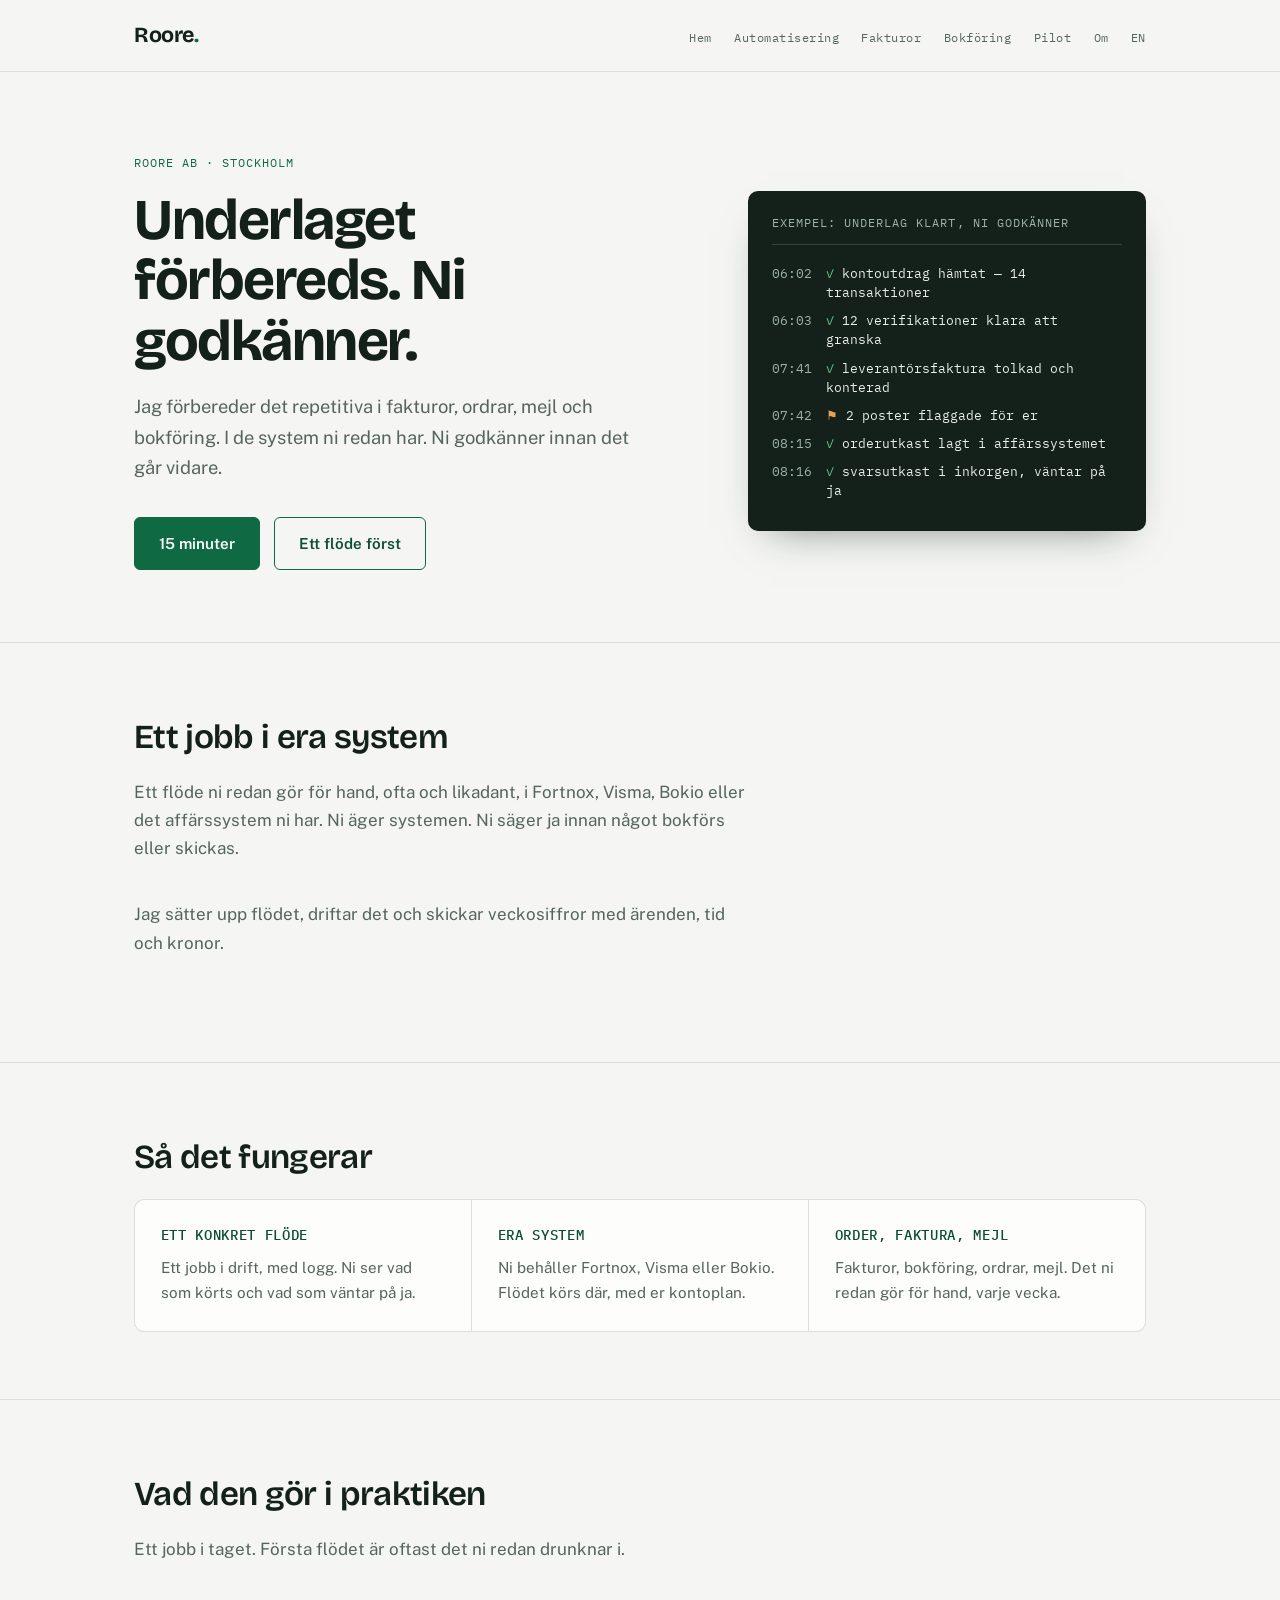
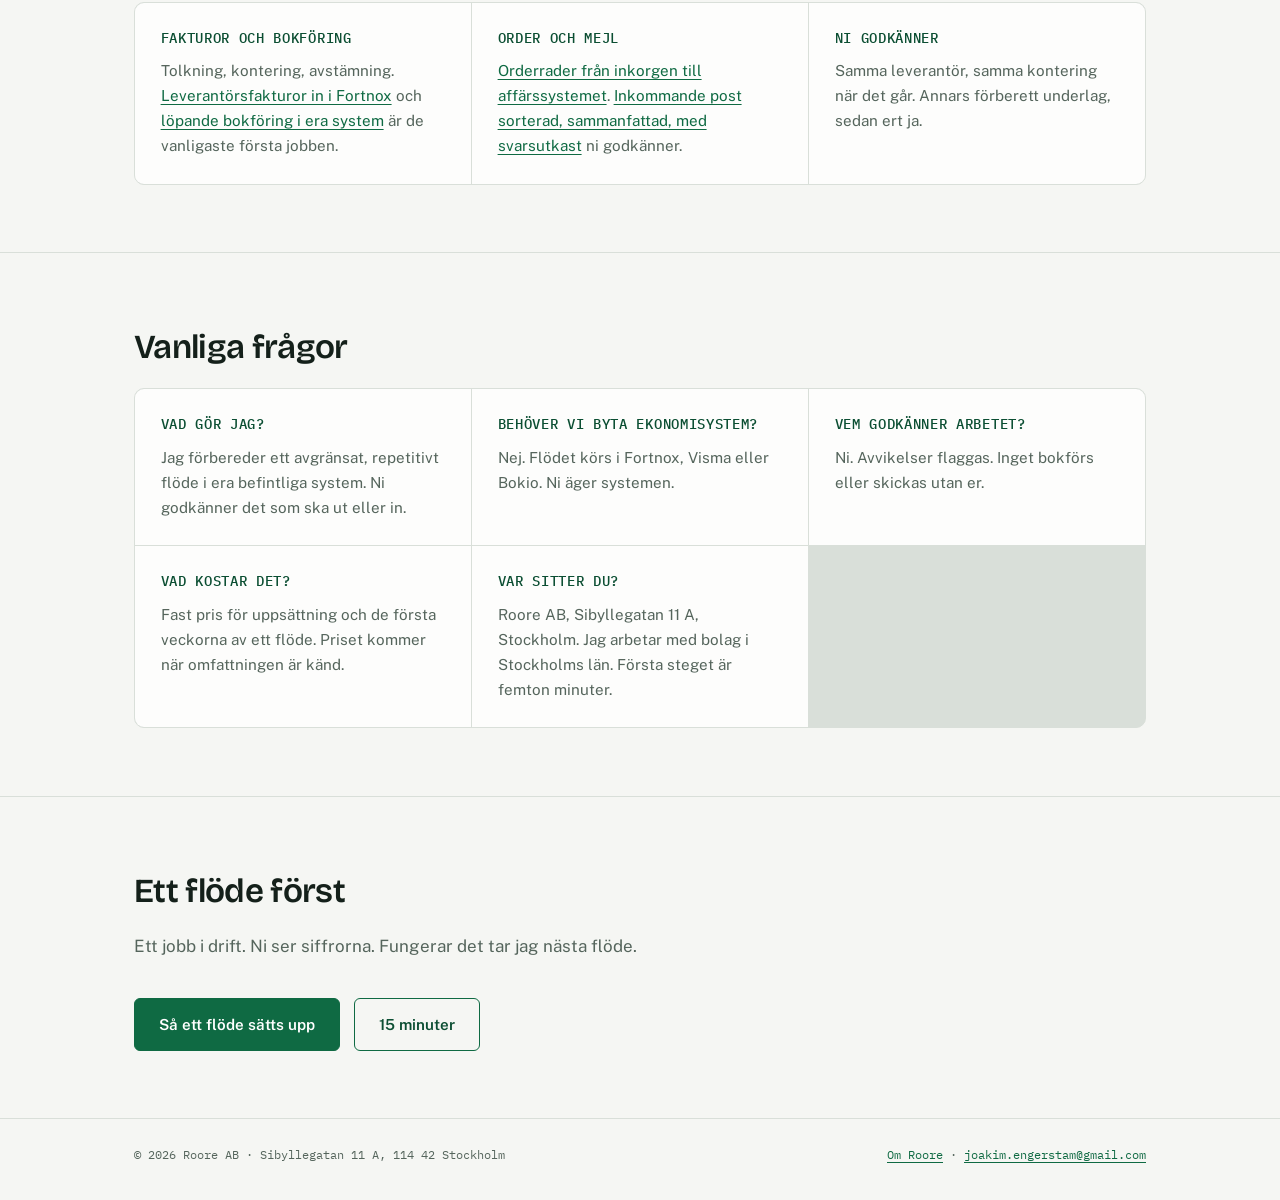
==== ai-medarbetare/index.html @ 431f496d "SEO" ====
<!DOCTYPE html>
<html lang="sv">
<head>
    <meta charset="UTF-8">
    <meta name="viewport" content="width=device-width, initial-scale=1.0">
    <title>Underlaget förbereds. Ni godkänner. | Roore</title>
    <meta name="description" content="Jag förbereder order, fakturor, mejl och bokföring i de system ni redan har. Ni godkänner innan det går vidare.">
    <link rel="canonical" href="https://roore.se/ai-medarbetare/">
    <meta name="theme-color" content="#0F6A43">
    <meta property="og:type" content="website">
    <meta property="og:locale" content="sv_SE">
    <meta property="og:site_name" content="Roore AB">
    <meta property="og:title" content="Underlaget förbereds. Ni godkänner. | Roore">
    <meta property="og:description" content="Jag förbereder order, fakturor, mejl och bokföring i de system ni redan har. Ni godkänner innan det går vidare.">
    <meta property="og:url" content="https://roore.se/ai-medarbetare/">
    <meta property="og:image" content="https://roore.se/images/og.png">
    <meta property="og:image:width" content="1200">
    <meta property="og:image:height" content="630">
    <meta name="twitter:card" content="summary_large_image">
    <meta name="twitter:title" content="Underlaget förbereds. Ni godkänner. | Roore">
    <meta name="twitter:description" content="Jag förbereder order, fakturor, mejl och bokföring. Ni godkänner innan det går vidare.">
    <meta name="twitter:image" content="https://roore.se/images/og.png">
    <link rel="icon" href="/favicon.svg" type="image/svg+xml">
    <link rel="icon" href="/favicon.ico" sizes="any">
    <link rel="apple-touch-icon" href="/apple-touch-icon.png">
    <script type="application/ld+json">
{
  "@context": "https://schema.org",
  "@graph": [
    {
      "@type": "BreadcrumbList",
      "itemListElement": [
        {"@type": "ListItem", "position": 1, "name": "Roore", "item": "https://roore.se/"},
        {"@type": "ListItem", "position": 2, "name": "Automatisering", "item": "https://roore.se/ai-medarbetare/"}
      ]
    },
    {
      "@type": "Service",
      "name": "Order, faktura, mejl och bokföring i era system",
      "url": "https://roore.se/ai-medarbetare/",
      "provider": {"@id": "https://roore.se/#organization"},
      "areaServed": {"@type": "AdministrativeArea", "name": "Stockholms län"},
      "description": "Joakim Engerstam på Roore AB förbereder order, fakturor, mejl och bokföring i era system. Ni godkänner innan det går vidare."
    },
    {
      "@type": "FAQPage",
      "mainEntity": [
        {
          "@type": "Question",
          "name": "Vad gör jag?",
          "acceptedAnswer": {
            "@type": "Answer",
            "text": "Jag förbereder ett avgränsat, repetitivt flöde i era befintliga system. Ni godkänner det som ska ut eller in."
          }
        },
        {
          "@type": "Question",
          "name": "Behöver vi byta ekonomisystem?",
          "acceptedAnswer": {
            "@type": "Answer",
            "text": "Nej. Flödet körs i Fortnox, Visma eller Bokio, med er kontoplan och era regler. Ni äger systemen."
          }
        },
        {
          "@type": "Question",
          "name": "Vem godkänner arbetet?",
          "acceptedAnswer": {
            "@type": "Answer",
            "text": "Ni. Avvikelser flaggas. Inget bokförs eller skickas utan er."
          }
        },
        {
          "@type": "Question",
          "name": "Vad kostar det?",
          "acceptedAnswer": {
            "@type": "Answer",
            "text": "Fast pris för uppsättning och de första veckorna av ett flöde. Priset kommer när omfattningen är känd. Fungerar det tar jag nästa flöde."
          }
        },
        {
          "@type": "Question",
          "name": "Var sitter du?",
          "acceptedAnswer": {
            "@type": "Answer",
            "text": "Roore AB, Sibyllegatan 11 A, Stockholm. Jag arbetar med bolag i Stockholms län. Första steget är femton minuter."
          }
        }
      ]
    }
  ]
}
    </script>
    <link rel="preconnect" href="https://fonts.googleapis.com">
    <link rel="preconnect" href="https://fonts.gstatic.com" crossorigin>
    <link href="https://fonts.googleapis.com/css2?family=Bricolage+Grotesque:opsz,wght@12..96,400;12..96,600;12..96,700&family=Public+Sans:wght@400;500;600&family=IBM+Plex+Mono:wght@400;500&display=swap" rel="stylesheet">
    <link rel="stylesheet" href="/styles.css">
</head>

<body>
    <header class="site">
        <div class="site-bar">
            <a href="/" class="logo">Roore<em>.</em></a>
            <nav class="site-nav" aria-label="Sidnavigation">
                <a href="/">Hem</a>
                <a href="/ai-medarbetare/">Automatisering</a>
                <a href="/leverantorsfakturor-fortnox/">Fakturor</a>
                <a href="/bokforing/">Bokföring</a>
                <a href="/pilot/">Pilot</a>
                <a href="/om/">Om</a>
                <a href="/en/" hreflang="en">EN</a>
            </nav>
        </div>
    </header>

    <main id="top">
        <section class="hero">
            <div class="wrap hero-grid">
                <div>
                    <p class="eyebrow">Roore AB · Stockholm</p>
                    <h1>Underlaget förbereds. Ni godkänner.</h1>
                    <p class="lede">
                        Jag förbereder det repetitiva i fakturor, ordrar, mejl och bokföring.
                        I de system ni redan har. Ni godkänner innan det går vidare.
                    </p>
                    <div class="cta-row">
                        <a href="mailto:joakim.engerstam@gmail.com?subject=15%20minuter" class="btn btn-primary">15 minuter</a>
                        <a href="/pilot/" class="btn btn-ghost">Ett flöde först</a>
                    </div>
                </div>

                <div class="log-card" aria-label="Exempel: underlag klart, ni godkänner">
                    <p class="log-title">Exempel: underlag klart, ni godkänner</p>
                    <ol>
                        <li><span class="log-time">06:02</span><span><span class="log-ok">✓</span> kontoutdrag hämtat — 14 transaktioner</span></li>
                        <li><span class="log-time">06:03</span><span><span class="log-ok">✓</span> 12 verifikationer klara att granska</span></li>
                        <li><span class="log-time">07:41</span><span><span class="log-ok">✓</span> leverantörsfaktura tolkad och konterad</span></li>
                        <li><span class="log-time">07:42</span><span><span class="log-flag">⚑</span> 2 poster flaggade för er</span></li>
                        <li><span class="log-time">08:15</span><span><span class="log-ok">✓</span> orderutkast lagt i affärssystemet</span></li>
                        <li><span class="log-time">08:16</span><span><span class="log-ok">✓</span> svarsutkast i inkorgen, väntar på ja</span></li>
                    </ol>
                </div>
            </div>
        </section>

        <section class="block">
            <div class="wrap">
                <h2>Ett jobb i era system</h2>
                <p class="intro">
                    Ett flöde ni redan gör för hand, ofta och likadant, i Fortnox, Visma, Bokio
                    eller det affärssystem ni har. Ni äger systemen. Ni säger ja innan något bokförs eller skickas.
                </p>
                <p class="intro">
                    Jag sätter upp flödet, driftar det och skickar veckosiffror med ärenden, tid och kronor.
                </p>
            </div>
        </section>

        <section class="block">
            <div class="wrap">
                <h2>Så det fungerar</h2>
                <div class="flows">
                    <div class="flow">
                        <h3>Ett konkret flöde</h3>
                        <p>Ett jobb i drift, med logg. Ni ser vad som körts och vad som väntar på ja.</p>
                    </div>
                    <div class="flow">
                        <h3>Era system</h3>
                        <p>Ni behåller Fortnox, Visma eller Bokio. Flödet körs där, med er kontoplan.</p>
                    </div>
                    <div class="flow">
                        <h3>Order, faktura, mejl</h3>
                        <p>Fakturor, bokföring, ordrar, mejl. Det ni redan gör för hand, varje vecka.</p>
                    </div>
                </div>
            </div>
        </section>

        <section class="block">
            <div class="wrap">
                <h2>Vad den gör i praktiken</h2>
                <p class="intro">Ett jobb i taget. Första flödet är oftast det ni redan drunknar i.</p>
                <div class="flows">
                    <div class="flow">
                        <h3>Fakturor och bokföring</h3>
                        <p>Tolkning, kontering, avstämning. <a href="/leverantorsfakturor-fortnox/">Leverantörsfakturor in i Fortnox</a> och <a href="/bokforing/">löpande bokföring i era system</a> är de vanligaste första jobben.</p>
                    </div>
                    <div class="flow">
                        <h3>Order och mejl</h3>
                        <p><a href="/order-fran-mejl/">Orderrader från inkorgen till affärssystemet</a>. <a href="/mejl-arenden/">Inkommande post sorterad, sammanfattad, med svarsutkast</a> ni godkänner.</p>
                    </div>
                    <div class="flow">
                        <h3>Ni godkänner</h3>
                        <p>Samma leverantör, samma kontering när det går. Annars förberett underlag, sedan ert ja.</p>
                    </div>
                </div>
            </div>
        </section>

        <section class="block" id="faq">
            <div class="wrap">
                <h2>Vanliga frågor</h2>
                <div class="flows">
                    <div class="flow">
                        <h3>Vad gör jag?</h3>
                        <p>Jag förbereder ett avgränsat, repetitivt flöde i era befintliga system. Ni godkänner det som ska ut eller in.</p>
                    </div>
                    <div class="flow">
                        <h3>Behöver vi byta ekonomisystem?</h3>
                        <p>Nej. Flödet körs i Fortnox, Visma eller Bokio. Ni äger systemen.</p>
                    </div>
                    <div class="flow">
                        <h3>Vem godkänner arbetet?</h3>
                        <p>Ni. Avvikelser flaggas. Inget bokförs eller skickas utan er.</p>
                    </div>
                    <div class="flow">
                        <h3>Vad kostar det?</h3>
                        <p>Fast pris för uppsättning och de första veckorna av ett flöde. Priset kommer när omfattningen är känd.</p>
                    </div>
                    <div class="flow">
                        <h3>Var sitter du?</h3>
                        <p>Roore AB, Sibyllegatan 11 A, Stockholm. Jag arbetar med bolag i Stockholms län. Första steget är femton minuter.</p>
                    </div>
                </div>
            </div>
        </section>

        <section class="block" id="pilot">
            <div class="wrap">
                <h2>Ett flöde först</h2>
                <p class="intro">
                    Ett jobb i drift. Ni ser siffrorna. Fungerar det tar jag nästa flöde.
                </p>
                <div class="cta-row">
                    <a href="/pilot/" class="btn btn-primary">Så ett flöde sätts upp</a>
                    <a href="mailto:joakim.engerstam@gmail.com?subject=15%20minuter" class="btn btn-ghost">15 minuter</a>
                </div>
            </div>
        </section>
    </main>

    <footer class="site">
        <div class="wrap">
            <span>© 2026 Roore AB · Sibyllegatan 11 A, 114 42 Stockholm</span>
            <span><a href="/om/">Om Roore</a> · <a href="mailto:joakim.engerstam@gmail.com">joakim.engerstam@gmail.com</a></span>
        </div>
    </footer>
</body>
</html>
---- styles.css ----
/* ============================================================
   Roore AB — company page
   Palette: paper #F5F6F3 · ink #14201A · green #0F6A43 · amber #B4690E
   Type: Bricolage Grotesque (display) · Public Sans (body) · IBM Plex Mono (utility)
   ============================================================ */

:root {
    --paper: #F5F6F3;
    --paper-raised: #FDFDFC;
    --ink: #14201A;
    --muted: #55655C;
    --line: #D9DFD9;
    --green: #0F6A43;
    --green-deep: #0B4E32;
    --green-soft: #E4EFE7;
    --amber: #B4690E;

    --font-display: "Bricolage Grotesque", "Public Sans", sans-serif;
    --font-body: "Public Sans", -apple-system, sans-serif;
    --font-mono: "IBM Plex Mono", ui-monospace, monospace;

    --measure: 62ch;
    --page: 1060px;
}

* { margin: 0; padding: 0; box-sizing: border-box; }

html { scroll-behavior: smooth; }

body {
    font-family: var(--font-body);
    font-size: 1.0625rem;
    line-height: 1.65;
    color: var(--ink);
    background: var(--paper);
    -webkit-font-smoothing: antialiased;
}

::selection { background: var(--green); color: #fff; }

a { color: var(--green); text-decoration-thickness: 1px; text-underline-offset: 3px; }
a:hover { color: var(--green-deep); }

:focus-visible {
    outline: 2px solid var(--green);
    outline-offset: 3px;
    border-radius: 2px;
}

.wrap {
    max-width: var(--page);
    margin: 0 auto;
    padding: 0 1.5rem;
}

/* ---------- header ---------- */

header.site {
    border-bottom: 1px solid var(--line);
    background: var(--paper);
}

.site-bar {
    max-width: var(--page);
    margin: 0 auto;
    padding: 1.1rem 1.5rem;
    display: flex;
    align-items: baseline;
    justify-content: space-between;
    gap: 1rem;
    flex-wrap: wrap;
}

.logo {
    font-family: var(--font-display);
    font-weight: 700;
    font-size: 1.35rem;
    letter-spacing: -0.02em;
    color: var(--ink);
    text-decoration: none;
}
.logo em { font-style: normal; color: var(--green); }

nav.site-nav { display: flex; gap: 1.4rem; flex-wrap: wrap; }
nav.site-nav a {
    font-family: var(--font-mono);
    font-size: 0.78rem;
    letter-spacing: 0.04em;
    color: var(--muted);
    text-decoration: none;
}
nav.site-nav a:hover { color: var(--green-deep); }

/* ---------- hero ---------- */

.hero { padding: 5rem 0 4.5rem; }

.hero-grid {
    display: grid;
    grid-template-columns: minmax(0, 7fr) minmax(0, 5fr);
    gap: 3.5rem;
    align-items: center;
}

.eyebrow {
    font-family: var(--font-mono);
    font-size: 0.78rem;
    letter-spacing: 0.08em;
    text-transform: uppercase;
    color: var(--green);
    margin-bottom: 1.1rem;
}

.hero h1 {
    font-family: var(--font-display);
    font-weight: 700;
    font-size: clamp(2.3rem, 5.2vw, 3.6rem);
    line-height: 1.05;
    letter-spacing: -0.025em;
    margin-bottom: 1.3rem;
}

.hero .lede {
    max-width: 46ch;
    font-size: 1.15rem;
    color: var(--muted);
    margin-bottom: 2.1rem;
}

.cta-row { display: flex; gap: 0.9rem; flex-wrap: wrap; }

.btn {
    display: inline-block;
    font-family: var(--font-body);
    font-weight: 600;
    font-size: 0.95rem;
    padding: 0.8rem 1.5rem;
    border-radius: 6px;
    text-decoration: none;
    border: 1.5px solid var(--green);
    transition: background 0.15s ease, color 0.15s ease;
}
.btn-primary { background: var(--green); color: #fff; }
.btn-primary:hover { background: var(--green-deep); border-color: var(--green-deep); color: #fff; }
.btn-ghost { color: var(--green-deep); background: transparent; }
.btn-ghost:hover { background: var(--green-soft); color: var(--green-deep); }

/* ---------- morgonloggen (signature) ---------- */

.log-card {
    background: var(--ink);
    color: #E8EEE9;
    border-radius: 10px;
    padding: 1.4rem 1.5rem 1.6rem;
    box-shadow: 0 18px 40px -22px rgba(20, 32, 26, 0.55);
}

.log-title {
    font-family: var(--font-mono);
    font-size: 0.72rem;
    letter-spacing: 0.09em;
    text-transform: uppercase;
    color: #9DB4A5;
    border-bottom: 1px solid rgba(232, 238, 233, 0.16);
    padding-bottom: 0.75rem;
    margin-bottom: 0.9rem;
}

.log-card ol { list-style: none; }

.log-card li {
    font-family: var(--font-mono);
    font-size: 0.8rem;
    line-height: 1.5;
    display: flex;
    gap: 0.9rem;
    padding: 0.28rem 0;
    opacity: 0;
    animation: log-line 0.5s ease forwards;
}
.log-card li:nth-child(1) { animation-delay: 0.3s; }
.log-card li:nth-child(2) { animation-delay: 0.75s; }
.log-card li:nth-child(3) { animation-delay: 1.2s; }
.log-card li:nth-child(4) { animation-delay: 1.9s; }
.log-card li:nth-child(5) { animation-delay: 2.5s; }
.log-card li:nth-child(6) { animation-delay: 3.1s; }

.log-time { color: #9DB4A5; flex-shrink: 0; }
.log-ok { color: #5CC08C; }
.log-flag { color: #E0A45C; }

@keyframes log-line {
    from { opacity: 0; transform: translateY(5px); }
    to   { opacity: 1; transform: none; }
}

/* ---------- sections ---------- */

section.block { padding: 4.2rem 0; border-top: 1px solid var(--line); }

.block h2 {
    font-family: var(--font-display);
    font-weight: 600;
    font-size: clamp(1.55rem, 3vw, 2.1rem);
    letter-spacing: -0.02em;
    margin-bottom: 0.8rem;
}

.block .intro {
    max-width: var(--measure);
    color: var(--muted);
    margin-bottom: 2.4rem;
}

/* vad vi automatiserar */

.flows {
    display: grid;
    grid-template-columns: repeat(auto-fit, minmax(280px, 1fr));
    gap: 1px;
    background: var(--line);
    border: 1px solid var(--line);
    border-radius: 10px;
    overflow: hidden;
}

.flow {
    background: var(--paper-raised);
    padding: 1.5rem 1.6rem 1.6rem;
}
.flow h3 {
    font-family: var(--font-mono);
    font-size: 0.85rem;
    font-weight: 500;
    letter-spacing: 0.05em;
    text-transform: uppercase;
    color: var(--green-deep);
    margin-bottom: 0.55rem;
}
.flow p { font-size: 0.95rem; color: var(--muted); }

.principle {
    max-width: var(--measure);
    margin-top: 2.2rem;
    padding: 1.2rem 1.5rem;
    background: var(--green-soft);
    border-left: 3px solid var(--green);
    border-radius: 0 8px 8px 0;
    font-size: 0.98rem;
}
.principle strong { color: var(--green-deep); }

/* arbetssätt */

.steps {
    display: grid;
    grid-template-columns: repeat(auto-fit, minmax(260px, 1fr));
    gap: 2.2rem;
    counter-reset: step;
}

.step { position: relative; padding-top: 0.4rem; }
.step::before {
    counter-increment: step;
    content: counter(step);
    display: block;
    font-family: var(--font-mono);
    font-size: 0.8rem;
    color: var(--green);
    border: 1px solid var(--green);
    border-radius: 999px;
    width: 1.9rem;
    height: 1.9rem;
    line-height: 1.9rem;
    text-align: center;
    margin-bottom: 1rem;
}
.step h3 {
    font-family: var(--font-display);
    font-weight: 600;
    font-size: 1.15rem;
    margin-bottom: 0.5rem;
}
.step p { font-size: 0.97rem; color: var(--muted); }

/* arbeten */

.works {
    display: grid;
    grid-template-columns: repeat(2, minmax(0, 1fr));
    gap: 1.4rem;
}

@media (max-width: 680px) {
    .works { grid-template-columns: 1fr; }
}

.work {
    background: var(--paper-raised);
    border: 1px solid var(--line);
    border-radius: 10px;
    padding: 1.6rem 1.7rem 1.5rem;
    display: flex;
    flex-direction: column;
    gap: 0.7rem;
}
.work .kicker {
    font-family: var(--font-mono);
    font-size: 0.72rem;
    letter-spacing: 0.08em;
    text-transform: uppercase;
    color: var(--green);
}
.work h3 {
    font-family: var(--font-display);
    font-weight: 600;
    font-size: 1.2rem;
    letter-spacing: -0.01em;
}
.work p { font-size: 0.95rem; color: var(--muted); flex-grow: 1; }

.tags { display: flex; flex-wrap: wrap; gap: 0.45rem; margin-top: 0.3rem; }
.tag {
    font-family: var(--font-mono);
    font-size: 0.72rem;
    color: var(--green-deep);
    background: var(--green-soft);
    padding: 0.22rem 0.6rem;
    border-radius: 999px;
}

/* kontakt */

.contact-lines {
    list-style: none;
    display: grid;
    gap: 0.55rem;
    margin-bottom: 2.2rem;
}
.contact-lines li {
    font-family: var(--font-mono);
    font-size: 0.88rem;
}
.contact-lines .label { color: var(--muted); display: inline-block; min-width: 6.5rem; }

/* footer */

footer.site {
    border-top: 1px solid var(--line);
    padding: 1.6rem 0 2.2rem;
}
footer.site .wrap {
    display: flex;
    justify-content: space-between;
    gap: 1rem;
    flex-wrap: wrap;
    font-family: var(--font-mono);
    font-size: 0.75rem;
    color: var(--muted);
}

/* ---------- responsive & motion ---------- */

@media (max-width: 820px) {
    .hero { padding: 3.2rem 0 3rem; }
    .hero-grid { grid-template-columns: 1fr; gap: 2.4rem; }
    section.block { padding: 3rem 0; }
}

@media (prefers-reduced-motion: reduce) {
    html { scroll-behavior: auto; }
    .log-card li { animation: none; opacity: 1; }
}
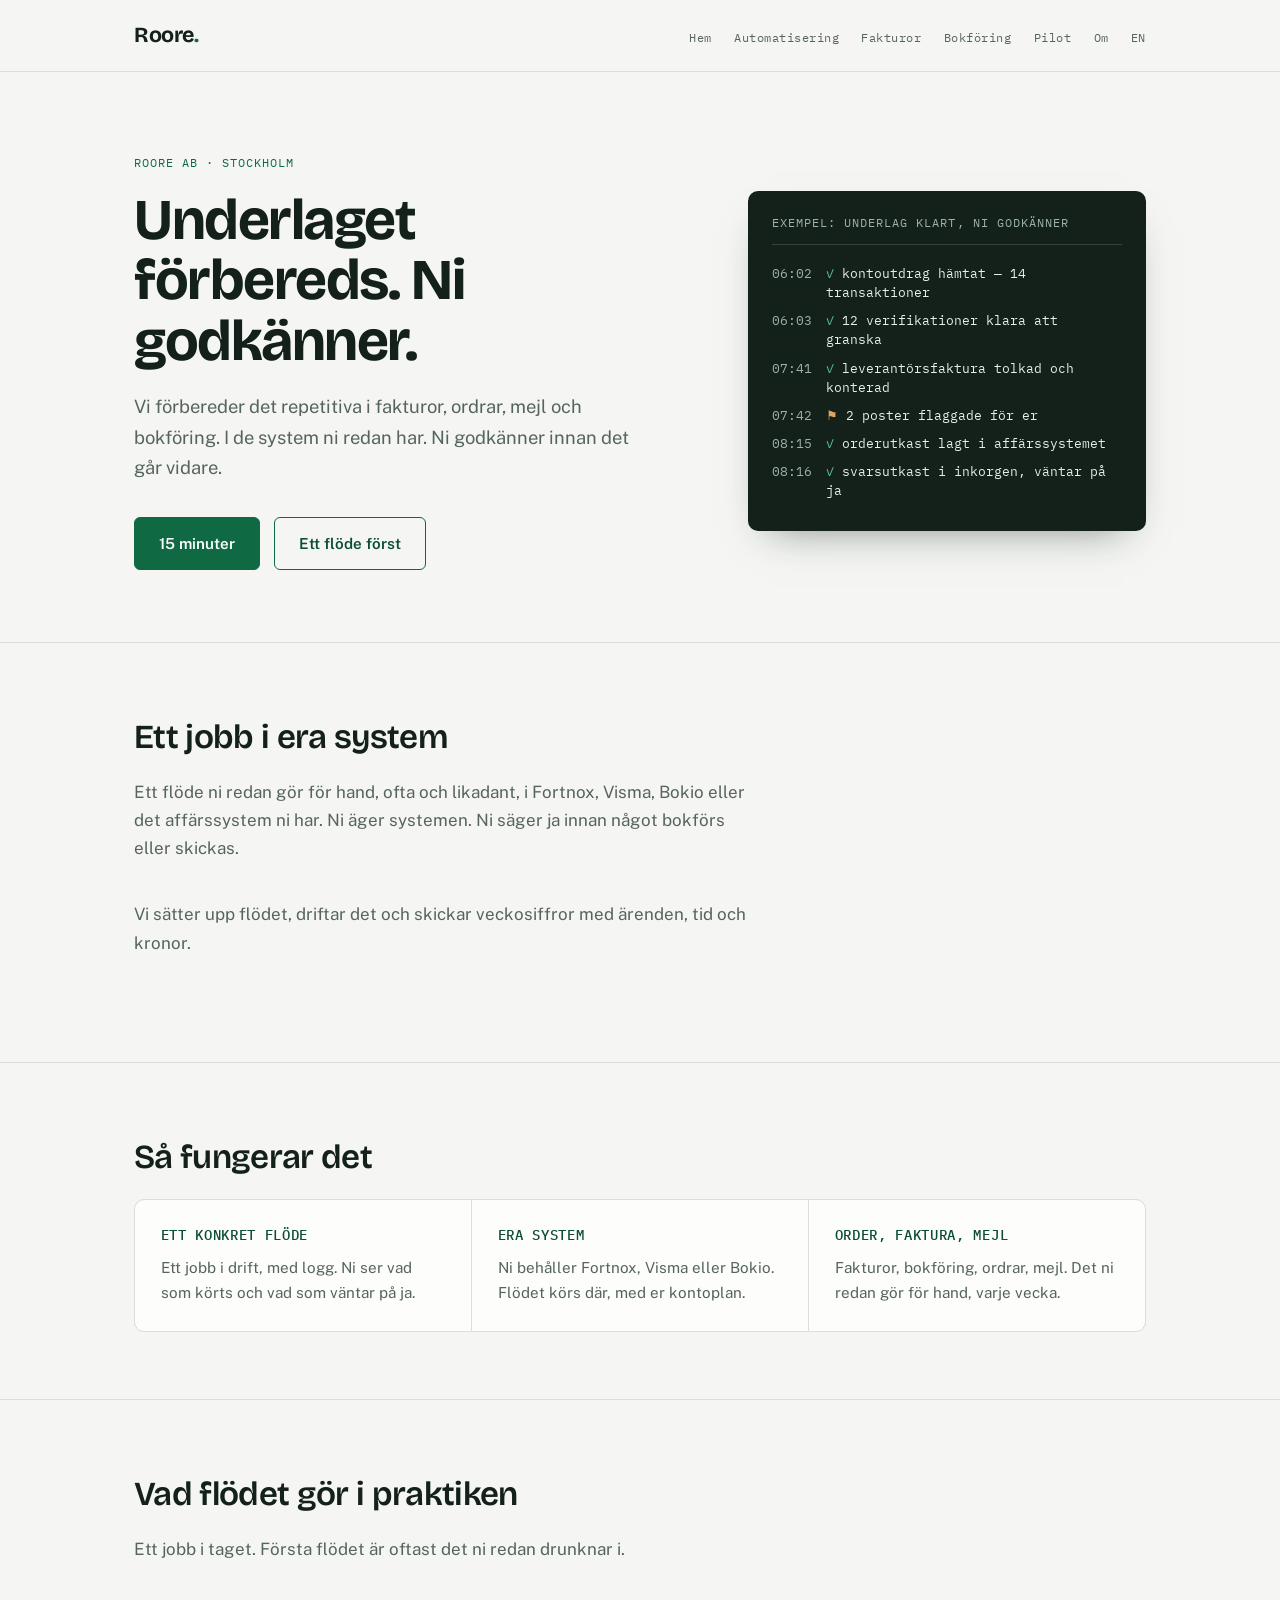
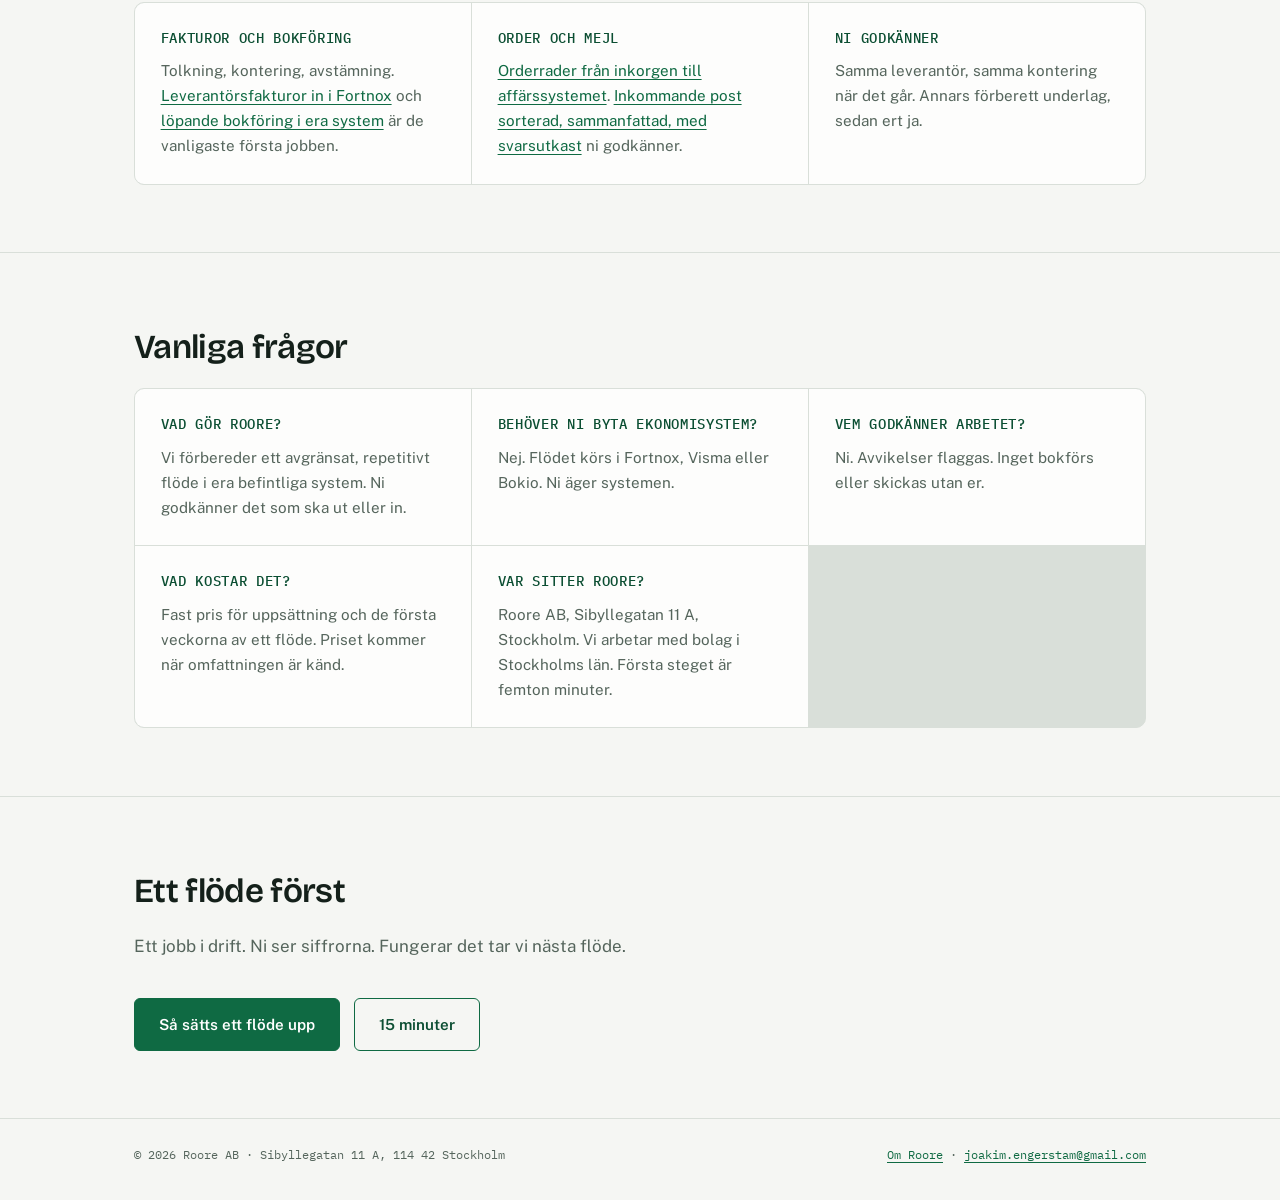
==== commit 8e2524bf: "Minor updates" ====
--- a/ai-medarbetare/index.html
+++ b/ai-medarbetare/index.html
@@ -4,21 +4,21 @@
     <meta charset="UTF-8">
     <meta name="viewport" content="width=device-width, initial-scale=1.0">
     <title>Underlaget förbereds. Ni godkänner. | Roore</title>
-    <meta name="description" content="Jag förbereder order, fakturor, mejl och bokföring i de system ni redan har. Ni godkänner innan det går vidare.">
+    <meta name="description" content="Vi förbereder order, fakturor, mejl och bokföring i de system ni redan har. Ni godkänner innan det går vidare.">
     <link rel="canonical" href="https://roore.se/ai-medarbetare/">
     <meta name="theme-color" content="#0F6A43">
     <meta property="og:type" content="website">
     <meta property="og:locale" content="sv_SE">
     <meta property="og:site_name" content="Roore AB">
     <meta property="og:title" content="Underlaget förbereds. Ni godkänner. | Roore">
-    <meta property="og:description" content="Jag förbereder order, fakturor, mejl och bokföring i de system ni redan har. Ni godkänner innan det går vidare.">
+    <meta property="og:description" content="Vi förbereder order, fakturor, mejl och bokföring i de system ni redan har. Ni godkänner innan det går vidare.">
     <meta property="og:url" content="https://roore.se/ai-medarbetare/">
     <meta property="og:image" content="https://roore.se/images/og.png">
     <meta property="og:image:width" content="1200">
     <meta property="og:image:height" content="630">
     <meta name="twitter:card" content="summary_large_image">
     <meta name="twitter:title" content="Underlaget förbereds. Ni godkänner. | Roore">
-    <meta name="twitter:description" content="Jag förbereder order, fakturor, mejl och bokföring. Ni godkänner innan det går vidare.">
+    <meta name="twitter:description" content="Vi förbereder order, fakturor, mejl och bokföring. Ni godkänner innan det går vidare.">
     <meta name="twitter:image" content="https://roore.se/images/og.png">
     <link rel="icon" href="/favicon.svg" type="image/svg+xml">
     <link rel="icon" href="/favicon.ico" sizes="any">
@@ -47,15 +47,15 @@
       "mainEntity": [
         {
           "@type": "Question",
-          "name": "Vad gör jag?",
-          "acceptedAnswer": {
-            "@type": "Answer",
-            "text": "Jag förbereder ett avgränsat, repetitivt flöde i era befintliga system. Ni godkänner det som ska ut eller in."
-          }
-        },
-        {
-          "@type": "Question",
-          "name": "Behöver vi byta ekonomisystem?",
+          "name": "Vad gör Roore?",
+          "acceptedAnswer": {
+            "@type": "Answer",
+            "text": "Vi förbereder ett avgränsat, repetitivt flöde i era befintliga system. Ni godkänner det som ska ut eller in."
+          }
+        },
+        {
+          "@type": "Question",
+          "name": "Behöver ni byta ekonomisystem?",
           "acceptedAnswer": {
             "@type": "Answer",
             "text": "Nej. Flödet körs i Fortnox, Visma eller Bokio, med er kontoplan och era regler. Ni äger systemen."
@@ -74,15 +74,15 @@
           "name": "Vad kostar det?",
           "acceptedAnswer": {
             "@type": "Answer",
-            "text": "Fast pris för uppsättning och de första veckorna av ett flöde. Priset kommer när omfattningen är känd. Fungerar det tar jag nästa flöde."
-          }
-        },
-        {
-          "@type": "Question",
-          "name": "Var sitter du?",
-          "acceptedAnswer": {
-            "@type": "Answer",
-            "text": "Roore AB, Sibyllegatan 11 A, Stockholm. Jag arbetar med bolag i Stockholms län. Första steget är femton minuter."
+            "text": "Fast pris för uppsättning och de första veckorna av ett flöde. Priset kommer när omfattningen är känd. Fungerar det tar vi nästa flöde."
+          }
+        },
+        {
+          "@type": "Question",
+          "name": "Var sitter Roore?",
+          "acceptedAnswer": {
+            "@type": "Answer",
+            "text": "Roore AB, Sibyllegatan 11 A, Stockholm. Vi arbetar med bolag i Stockholms län. Första steget är femton minuter."
           }
         }
       ]
@@ -119,7 +119,7 @@
                     <p class="eyebrow">Roore AB · Stockholm</p>
                     <h1>Underlaget förbereds. Ni godkänner.</h1>
                     <p class="lede">
-                        Jag förbereder det repetitiva i fakturor, ordrar, mejl och bokföring.
+                        Vi förbereder det repetitiva i fakturor, ordrar, mejl och bokföring.
                         I de system ni redan har. Ni godkänner innan det går vidare.
                     </p>
                     <div class="cta-row">
@@ -150,14 +150,14 @@
                     eller det affärssystem ni har. Ni äger systemen. Ni säger ja innan något bokförs eller skickas.
                 </p>
                 <p class="intro">
-                    Jag sätter upp flödet, driftar det och skickar veckosiffror med ärenden, tid och kronor.
+                    Vi sätter upp flödet, driftar det och skickar veckosiffror med ärenden, tid och kronor.
                 </p>
             </div>
         </section>
 
         <section class="block">
             <div class="wrap">
-                <h2>Så det fungerar</h2>
+                <h2>Så fungerar det</h2>
                 <div class="flows">
                     <div class="flow">
                         <h3>Ett konkret flöde</h3>
@@ -177,7 +177,7 @@
 
         <section class="block">
             <div class="wrap">
-                <h2>Vad den gör i praktiken</h2>
+                <h2>Vad flödet gör i praktiken</h2>
                 <p class="intro">Ett jobb i taget. Första flödet är oftast det ni redan drunknar i.</p>
                 <div class="flows">
                     <div class="flow">
@@ -201,11 +201,11 @@
                 <h2>Vanliga frågor</h2>
                 <div class="flows">
                     <div class="flow">
-                        <h3>Vad gör jag?</h3>
-                        <p>Jag förbereder ett avgränsat, repetitivt flöde i era befintliga system. Ni godkänner det som ska ut eller in.</p>
-                    </div>
-                    <div class="flow">
-                        <h3>Behöver vi byta ekonomisystem?</h3>
+                        <h3>Vad gör Roore?</h3>
+                        <p>Vi förbereder ett avgränsat, repetitivt flöde i era befintliga system. Ni godkänner det som ska ut eller in.</p>
+                    </div>
+                    <div class="flow">
+                        <h3>Behöver ni byta ekonomisystem?</h3>
                         <p>Nej. Flödet körs i Fortnox, Visma eller Bokio. Ni äger systemen.</p>
                     </div>
                     <div class="flow">
@@ -217,8 +217,8 @@
                         <p>Fast pris för uppsättning och de första veckorna av ett flöde. Priset kommer när omfattningen är känd.</p>
                     </div>
                     <div class="flow">
-                        <h3>Var sitter du?</h3>
-                        <p>Roore AB, Sibyllegatan 11 A, Stockholm. Jag arbetar med bolag i Stockholms län. Första steget är femton minuter.</p>
+                        <h3>Var sitter Roore?</h3>
+                        <p>Roore AB, Sibyllegatan 11 A, Stockholm. Vi arbetar med bolag i Stockholms län. Första steget är femton minuter.</p>
                     </div>
                 </div>
             </div>
@@ -228,10 +228,10 @@
             <div class="wrap">
                 <h2>Ett flöde först</h2>
                 <p class="intro">
-                    Ett jobb i drift. Ni ser siffrorna. Fungerar det tar jag nästa flöde.
+                    Ett jobb i drift. Ni ser siffrorna. Fungerar det tar vi nästa flöde.
                 </p>
                 <div class="cta-row">
-                    <a href="/pilot/" class="btn btn-primary">Så ett flöde sätts upp</a>
+                    <a href="/pilot/" class="btn btn-primary">Så sätts ett flöde upp</a>
                     <a href="mailto:joakim.engerstam@gmail.com?subject=15%20minuter" class="btn btn-ghost">15 minuter</a>
                 </div>
             </div>
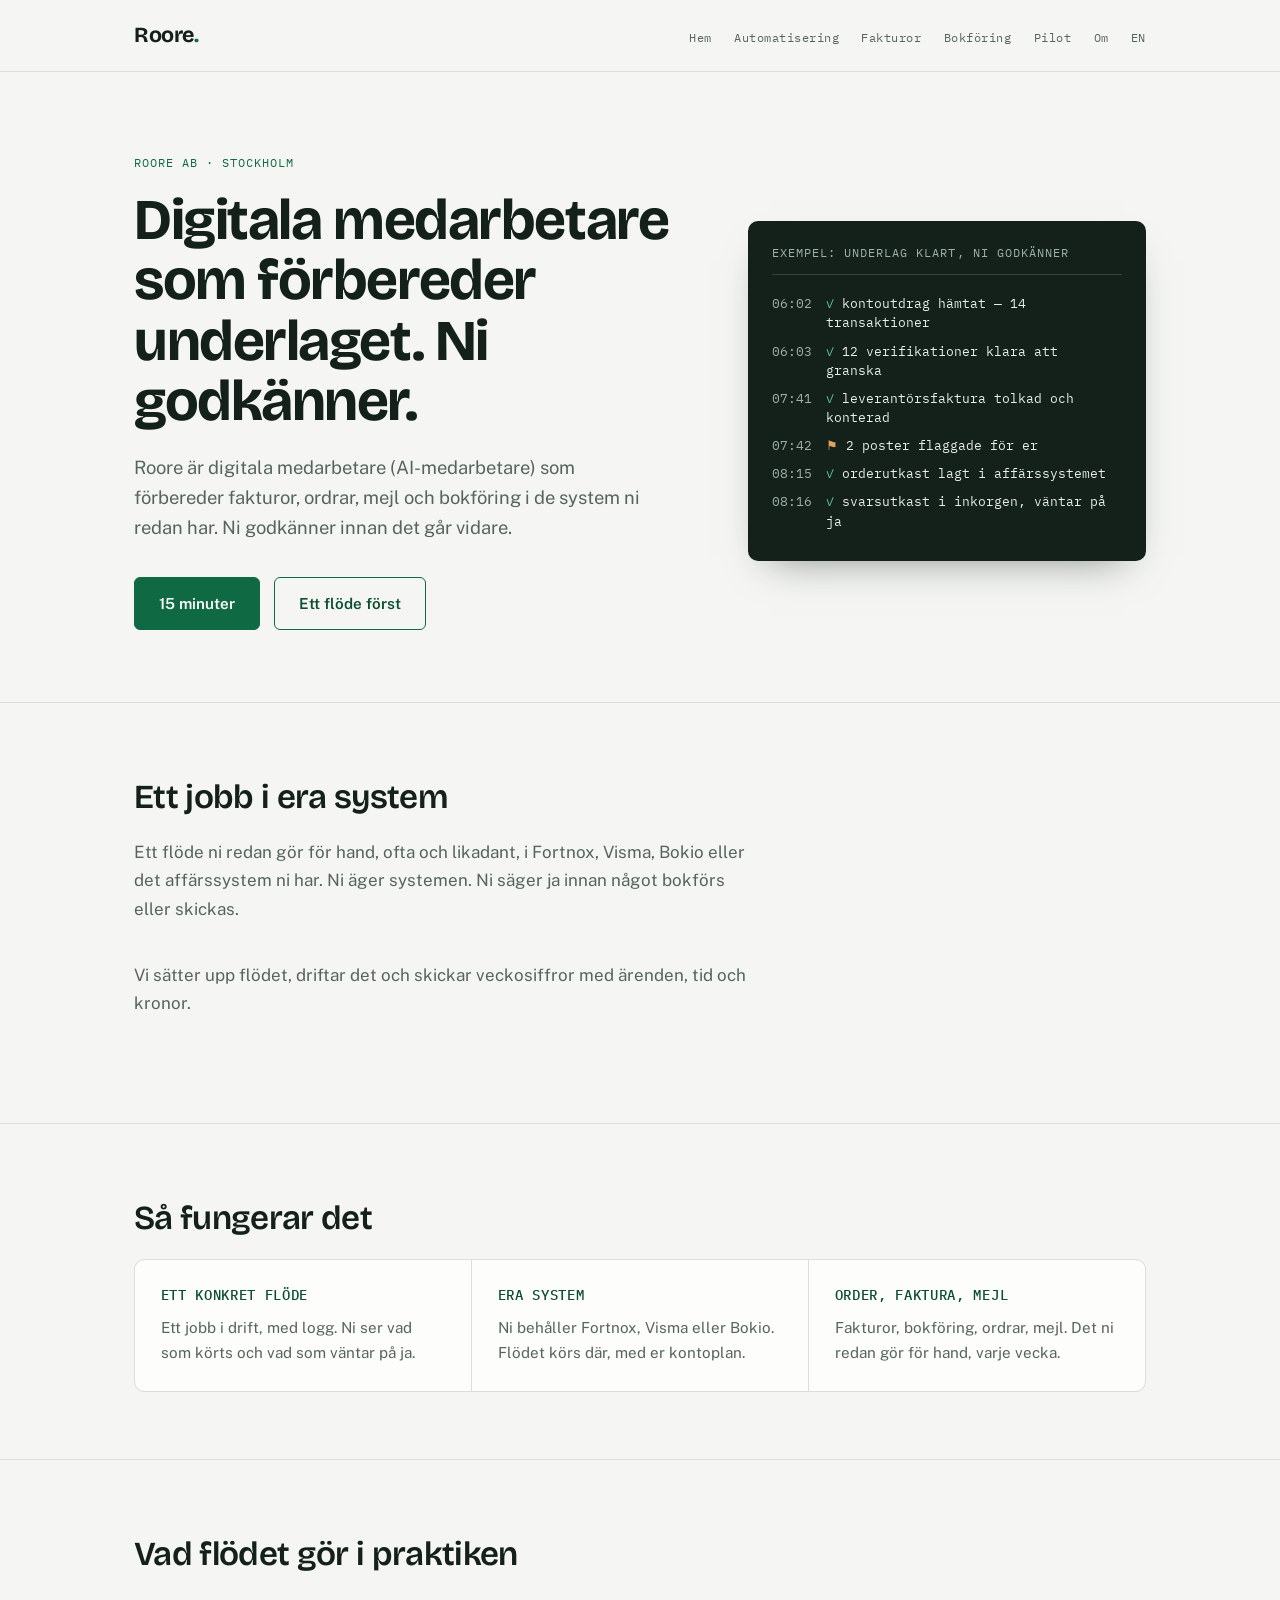
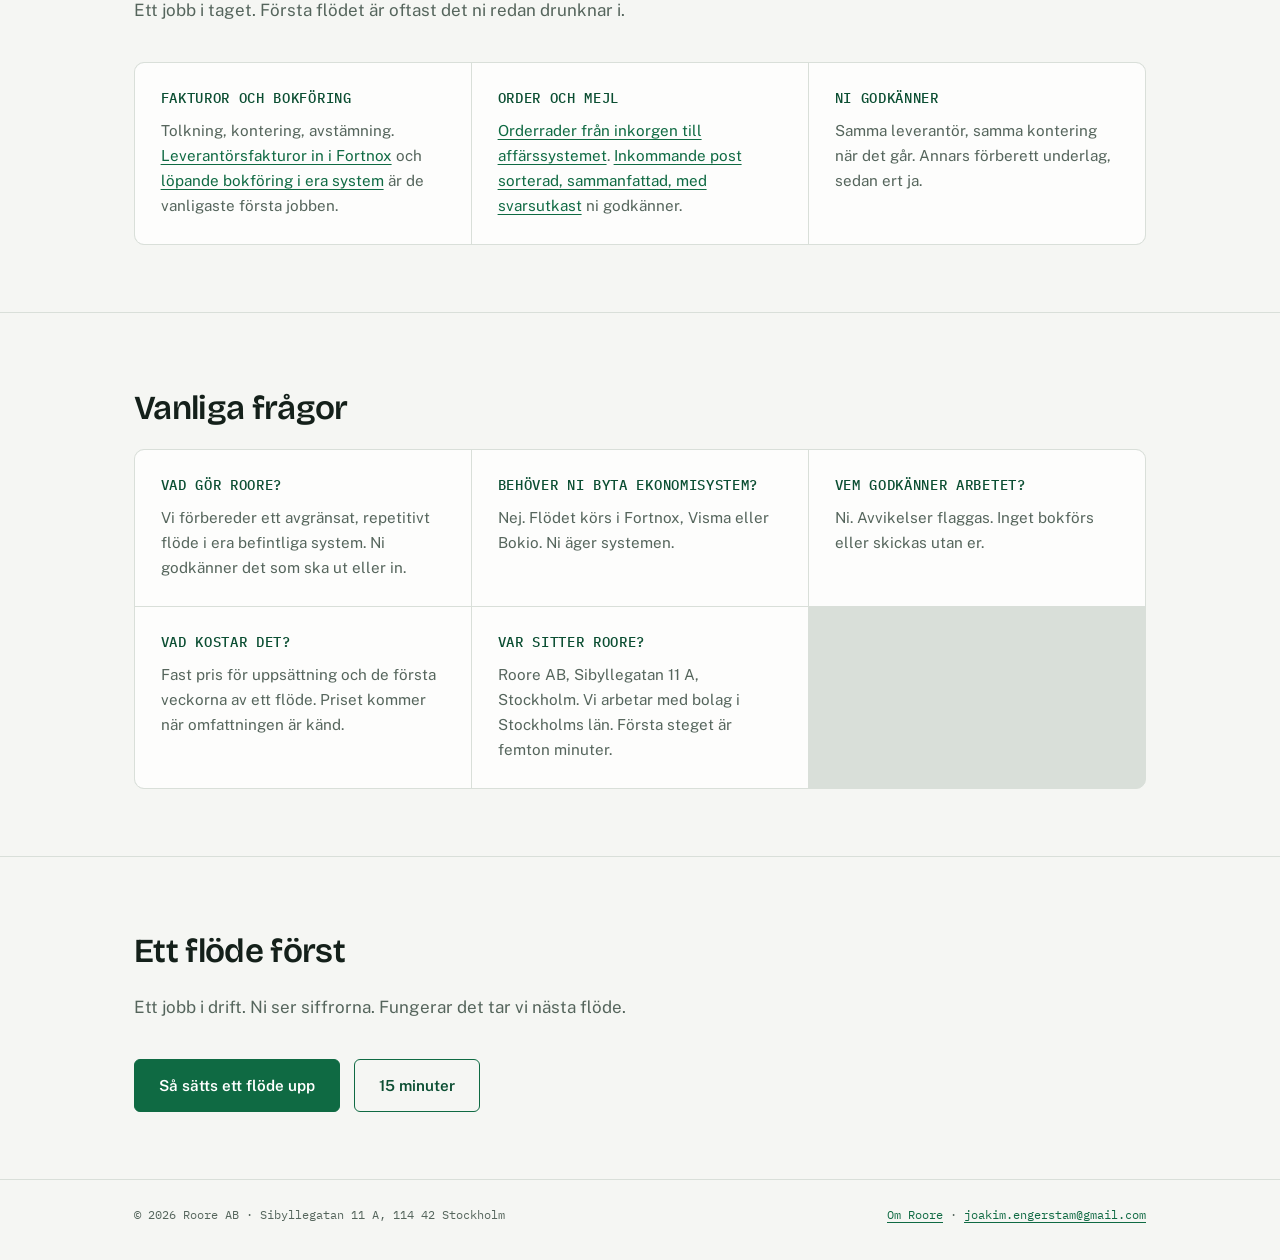
==== commit 9cbefa2b: "SEO" ====
--- a/ai-medarbetare/index.html
+++ b/ai-medarbetare/index.html
@@ -3,22 +3,22 @@
 <head>
     <meta charset="UTF-8">
     <meta name="viewport" content="width=device-width, initial-scale=1.0">
-    <title>Underlaget förbereds. Ni godkänner. | Roore</title>
-    <meta name="description" content="Vi förbereder order, fakturor, mejl och bokföring i de system ni redan har. Ni godkänner innan det går vidare.">
+    <title>Digitala medarbetare för företag i Sverige | Roore</title>
+    <meta name="description" content="Roore är digitala medarbetare som förbereder fakturor, ordrar, mejl och bokföring i Fortnox, Visma eller Bokio. Ni godkänner innan det går vidare.">
     <link rel="canonical" href="https://roore.se/ai-medarbetare/">
     <meta name="theme-color" content="#0F6A43">
     <meta property="og:type" content="website">
     <meta property="og:locale" content="sv_SE">
     <meta property="og:site_name" content="Roore AB">
-    <meta property="og:title" content="Underlaget förbereds. Ni godkänner. | Roore">
-    <meta property="og:description" content="Vi förbereder order, fakturor, mejl och bokföring i de system ni redan har. Ni godkänner innan det går vidare.">
+    <meta property="og:title" content="Digitala medarbetare för företag i Sverige | Roore">
+    <meta property="og:description" content="Roore är digitala medarbetare som förbereder fakturor, ordrar, mejl och bokföring i Fortnox, Visma eller Bokio. Ni godkänner innan det går vidare.">
     <meta property="og:url" content="https://roore.se/ai-medarbetare/">
     <meta property="og:image" content="https://roore.se/images/og.png">
     <meta property="og:image:width" content="1200">
     <meta property="og:image:height" content="630">
     <meta name="twitter:card" content="summary_large_image">
-    <meta name="twitter:title" content="Underlaget förbereds. Ni godkänner. | Roore">
-    <meta name="twitter:description" content="Vi förbereder order, fakturor, mejl och bokföring. Ni godkänner innan det går vidare.">
+    <meta name="twitter:title" content="Digitala medarbetare för företag i Sverige | Roore">
+    <meta name="twitter:description" content="Roore är digitala medarbetare som förbereder fakturor, ordrar, mejl och bokföring i Fortnox, Visma eller Bokio. Ni godkänner innan det går vidare.">
     <meta name="twitter:image" content="https://roore.se/images/og.png">
     <link rel="icon" href="/favicon.svg" type="image/svg+xml">
     <link rel="icon" href="/favicon.ico" sizes="any">
@@ -36,7 +36,7 @@
     },
     {
       "@type": "Service",
-      "name": "Order, faktura, mejl och bokföring i era system",
+      "name": "Digitala medarbetare",
       "url": "https://roore.se/ai-medarbetare/",
       "provider": {"@id": "https://roore.se/#organization"},
       "areaServed": {"@type": "AdministrativeArea", "name": "Stockholms län"},
@@ -117,10 +117,9 @@
             <div class="wrap hero-grid">
                 <div>
                     <p class="eyebrow">Roore AB · Stockholm</p>
-                    <h1>Underlaget förbereds. Ni godkänner.</h1>
+                    <h1>Digitala medarbetare som förbereder underlaget. Ni godkänner.</h1>
                     <p class="lede">
-                        Vi förbereder det repetitiva i fakturor, ordrar, mejl och bokföring.
-                        I de system ni redan har. Ni godkänner innan det går vidare.
+                        Roore är digitala medarbetare (AI-medarbetare) som förbereder fakturor, ordrar, mejl och bokföring i de system ni redan har. Ni godkänner innan det går vidare.
                     </p>
                     <div class="cta-row">
                         <a href="mailto:joakim.engerstam@gmail.com?subject=15%20minuter" class="btn btn-primary">15 minuter</a>
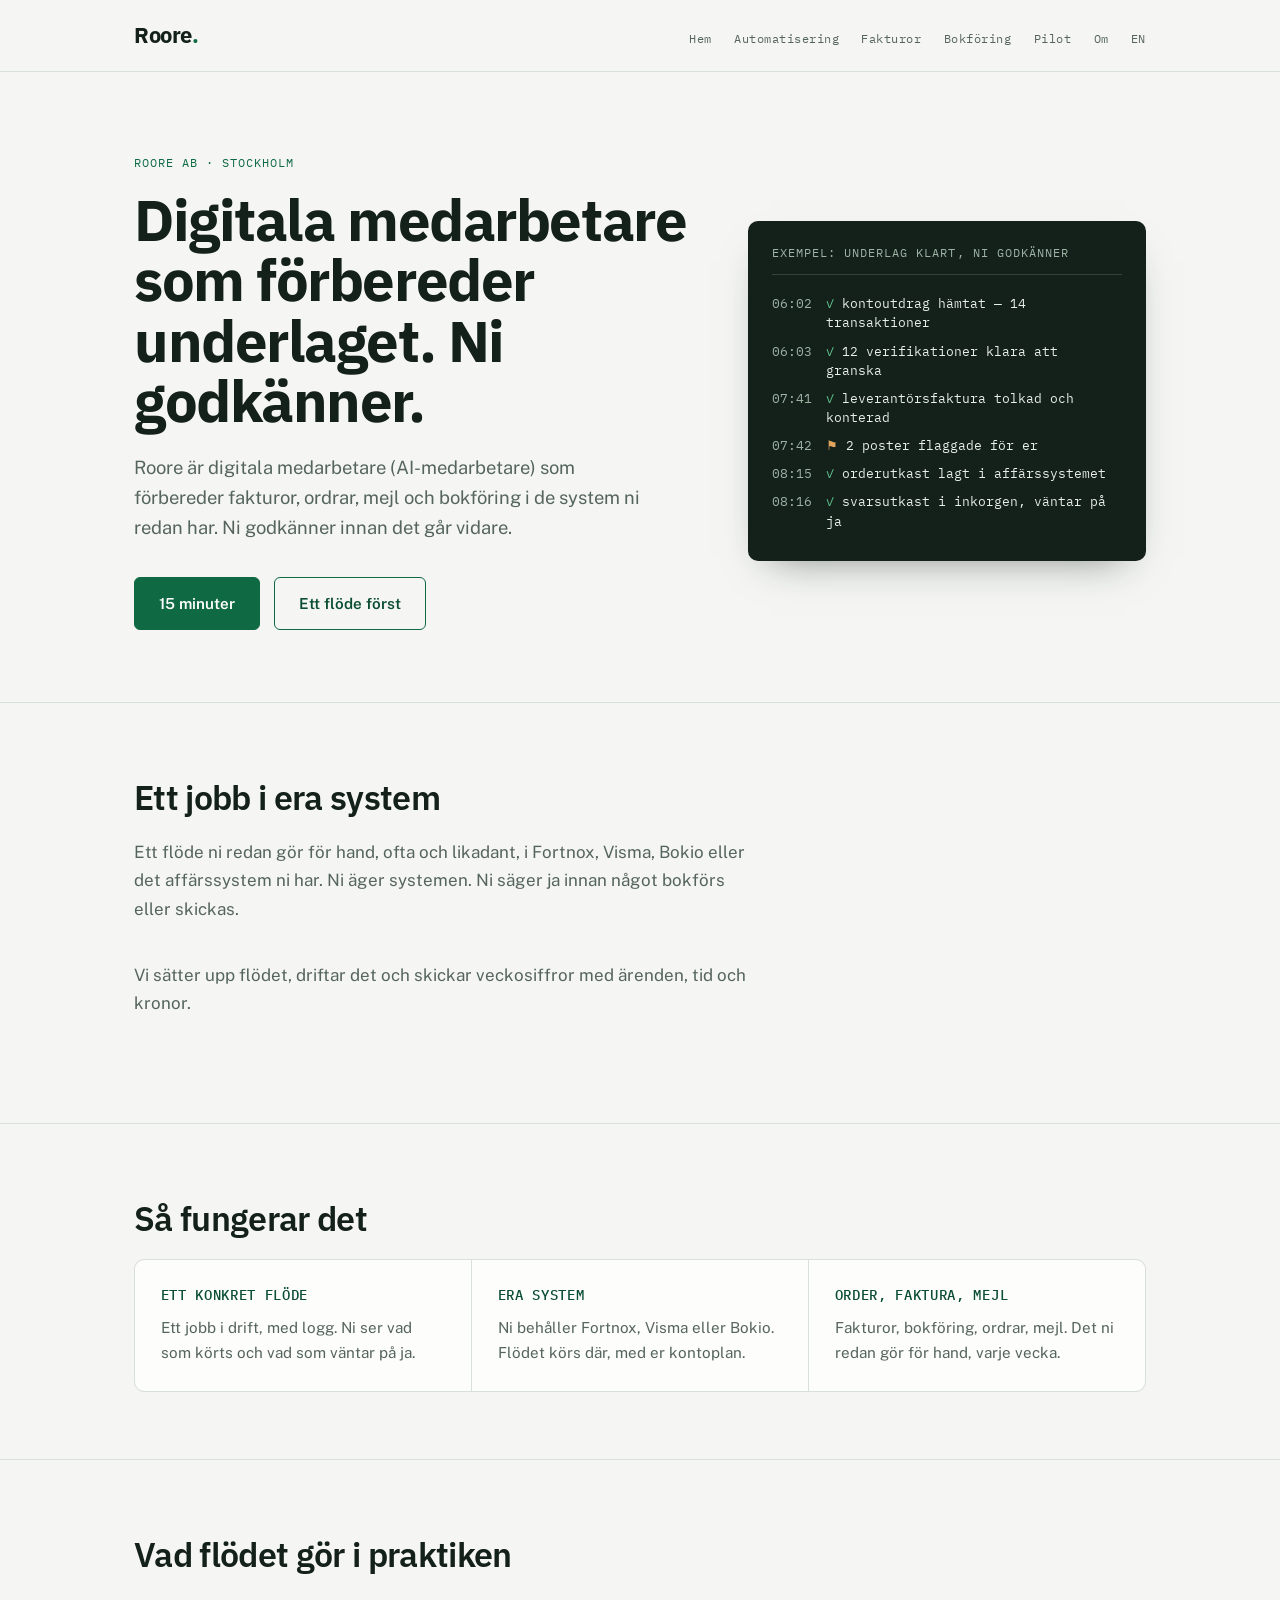
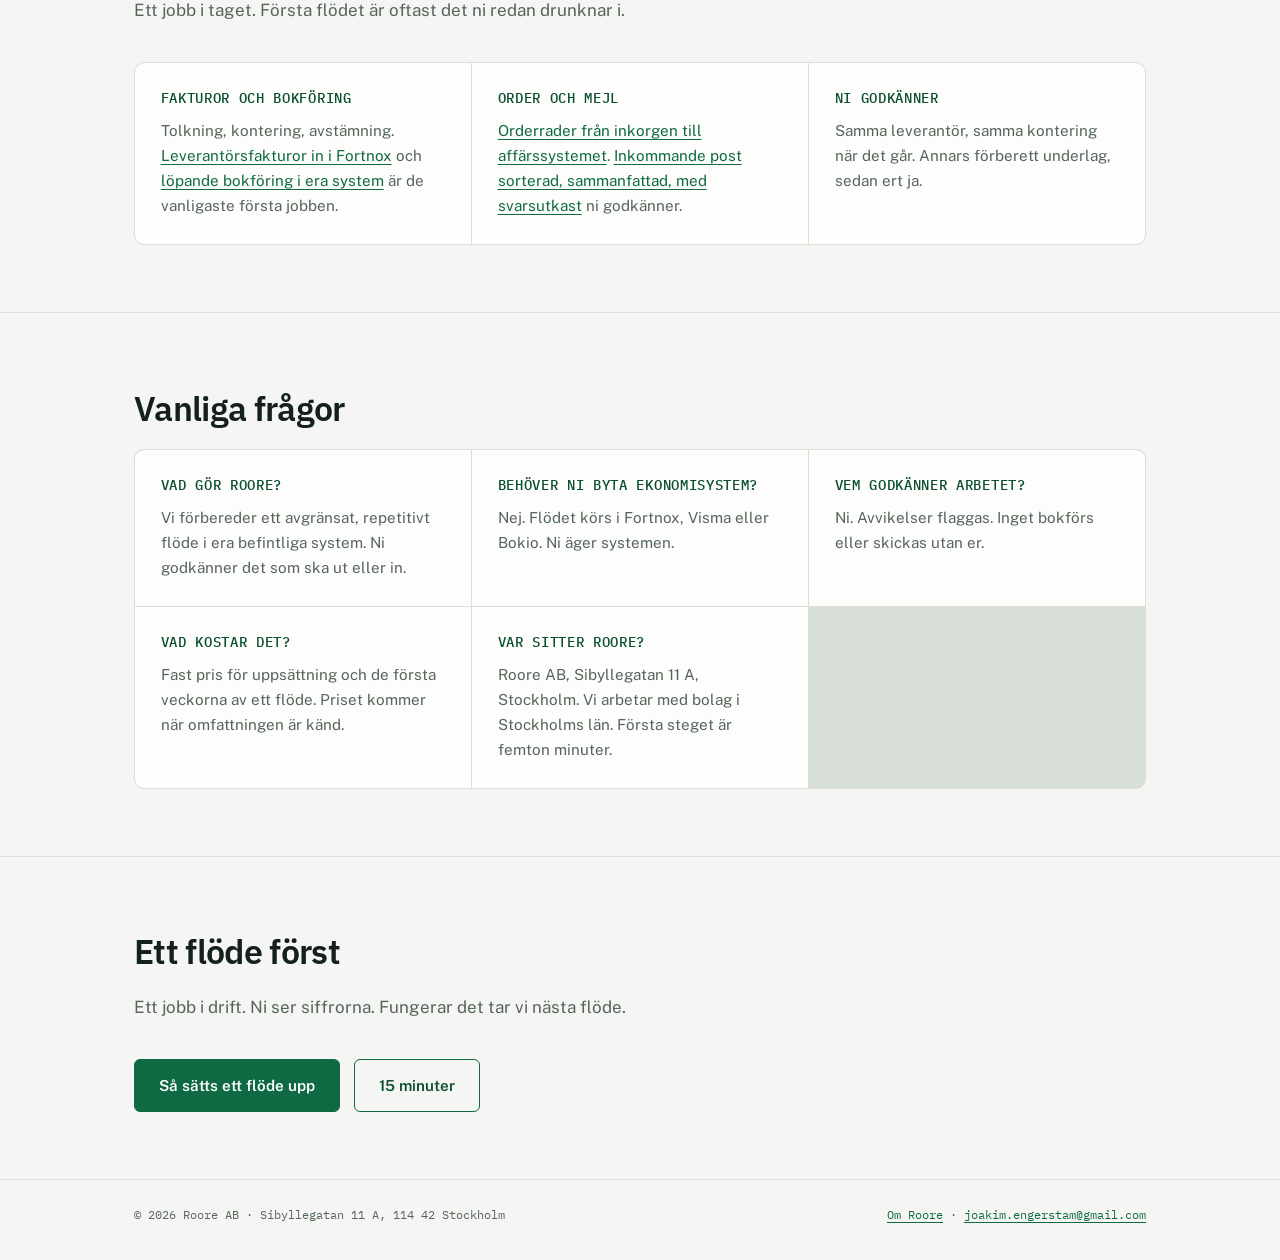
==== commit bdb67250: "style: byt display-font till IBM Plex Sans Samma byte som på grokbot.se. Public Sans + IBM Plex Mono" ====
--- a/ai-medarbetare/index.html
+++ b/ai-medarbetare/index.html
@@ -92,7 +92,7 @@
     </script>
     <link rel="preconnect" href="https://fonts.googleapis.com">
     <link rel="preconnect" href="https://fonts.gstatic.com" crossorigin>
-    <link href="https://fonts.googleapis.com/css2?family=Bricolage+Grotesque:opsz,wght@12..96,400;12..96,600;12..96,700&family=Public+Sans:wght@400;500;600&family=IBM+Plex+Mono:wght@400;500&display=swap" rel="stylesheet">
+    <link href="https://fonts.googleapis.com/css2?family=IBM+Plex+Sans:ital,wght@0,400;0,500;0,600;0,700;1,400&family=Public+Sans:wght@400;500;600&family=IBM+Plex+Mono:wght@400;500&display=swap" rel="stylesheet">
     <link rel="stylesheet" href="/styles.css">
 </head>
 
--- a/styles.css
+++ b/styles.css
@@ -1,7 +1,7 @@
 /* ============================================================
    Roore AB — company page
    Palette: paper #F5F6F3 · ink #14201A · green #0F6A43 · amber #B4690E
-   Type: Bricolage Grotesque (display) · Public Sans (body) · IBM Plex Mono (utility)
+   Type: IBM Plex Sans (display) · Public Sans (body) · IBM Plex Mono (utility)
    ============================================================ */
 
 :root {
@@ -15,7 +15,7 @@
     --green-soft: #E4EFE7;
     --amber: #B4690E;
 
-    --font-display: "Bricolage Grotesque", "Public Sans", sans-serif;
+    --font-display: "IBM Plex Sans", "Public Sans", sans-serif;
     --font-body: "Public Sans", -apple-system, sans-serif;
     --font-mono: "IBM Plex Mono", ui-monospace, monospace;
 
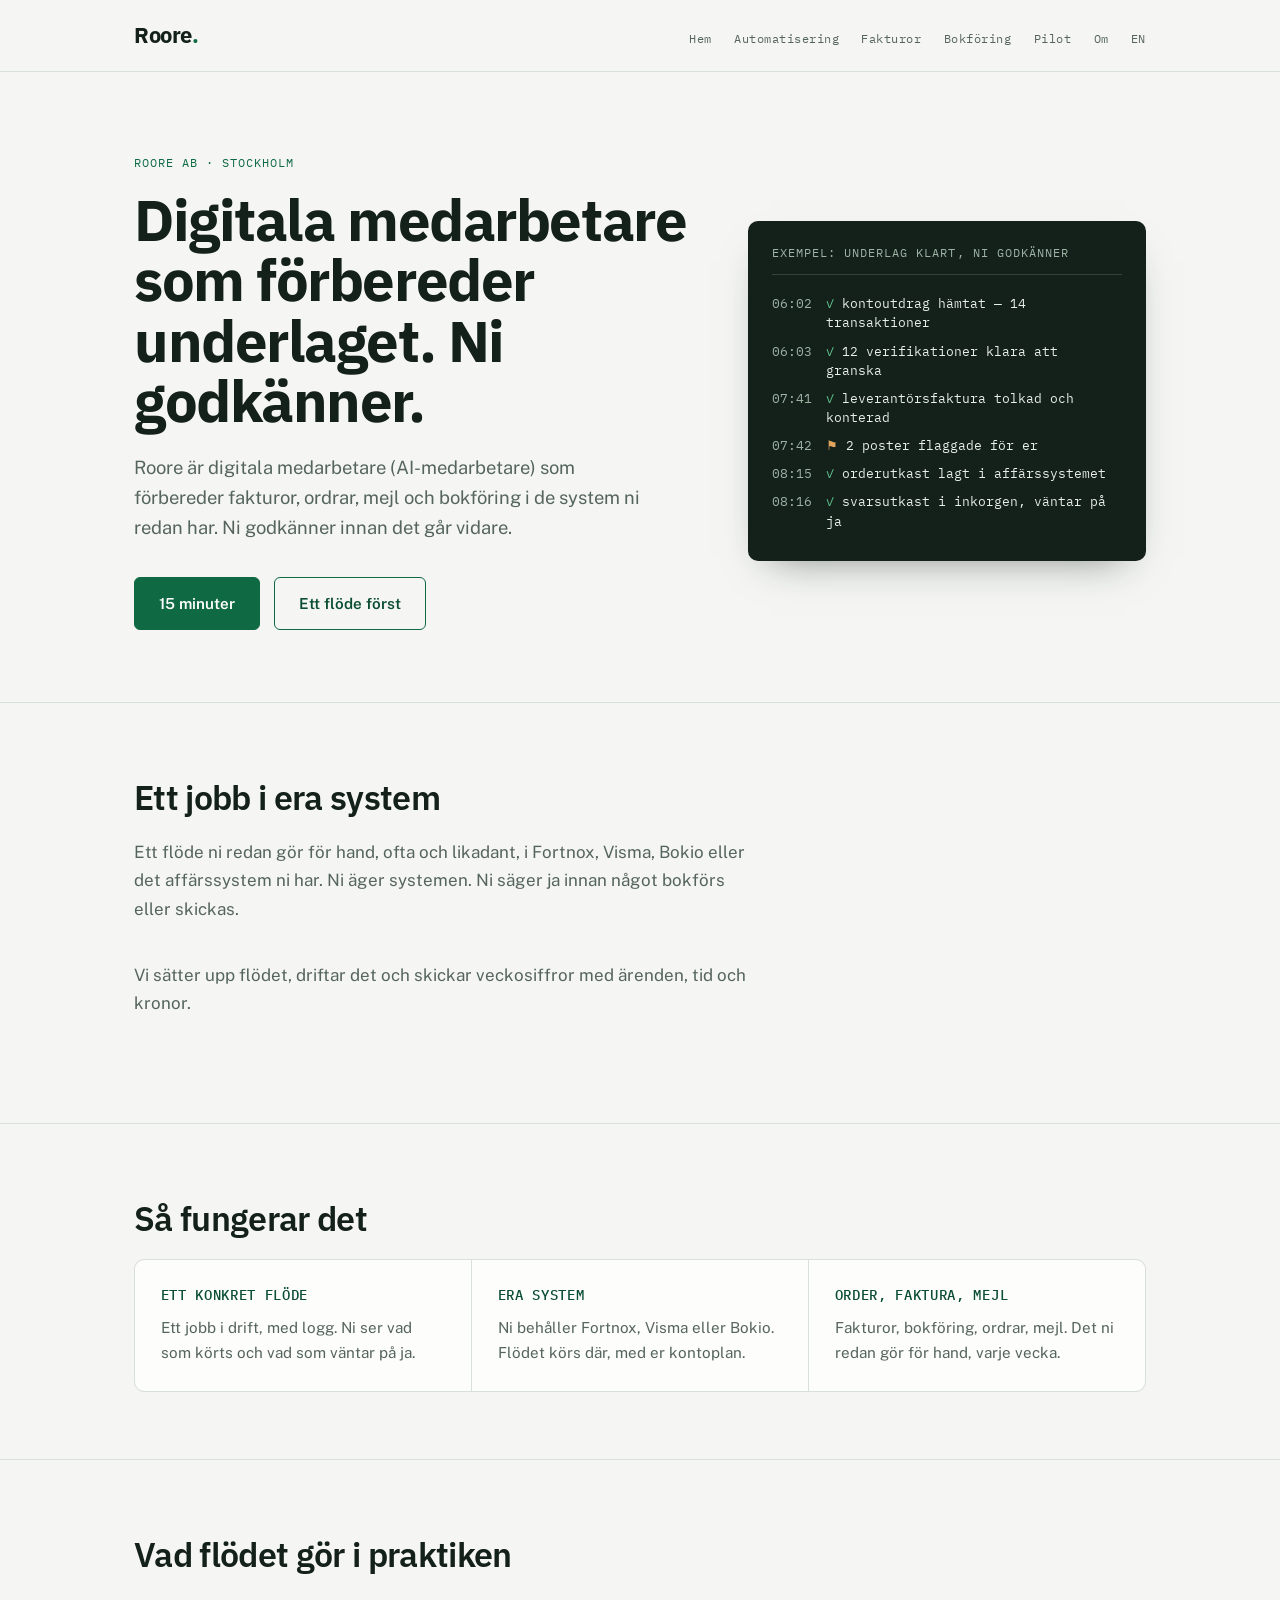
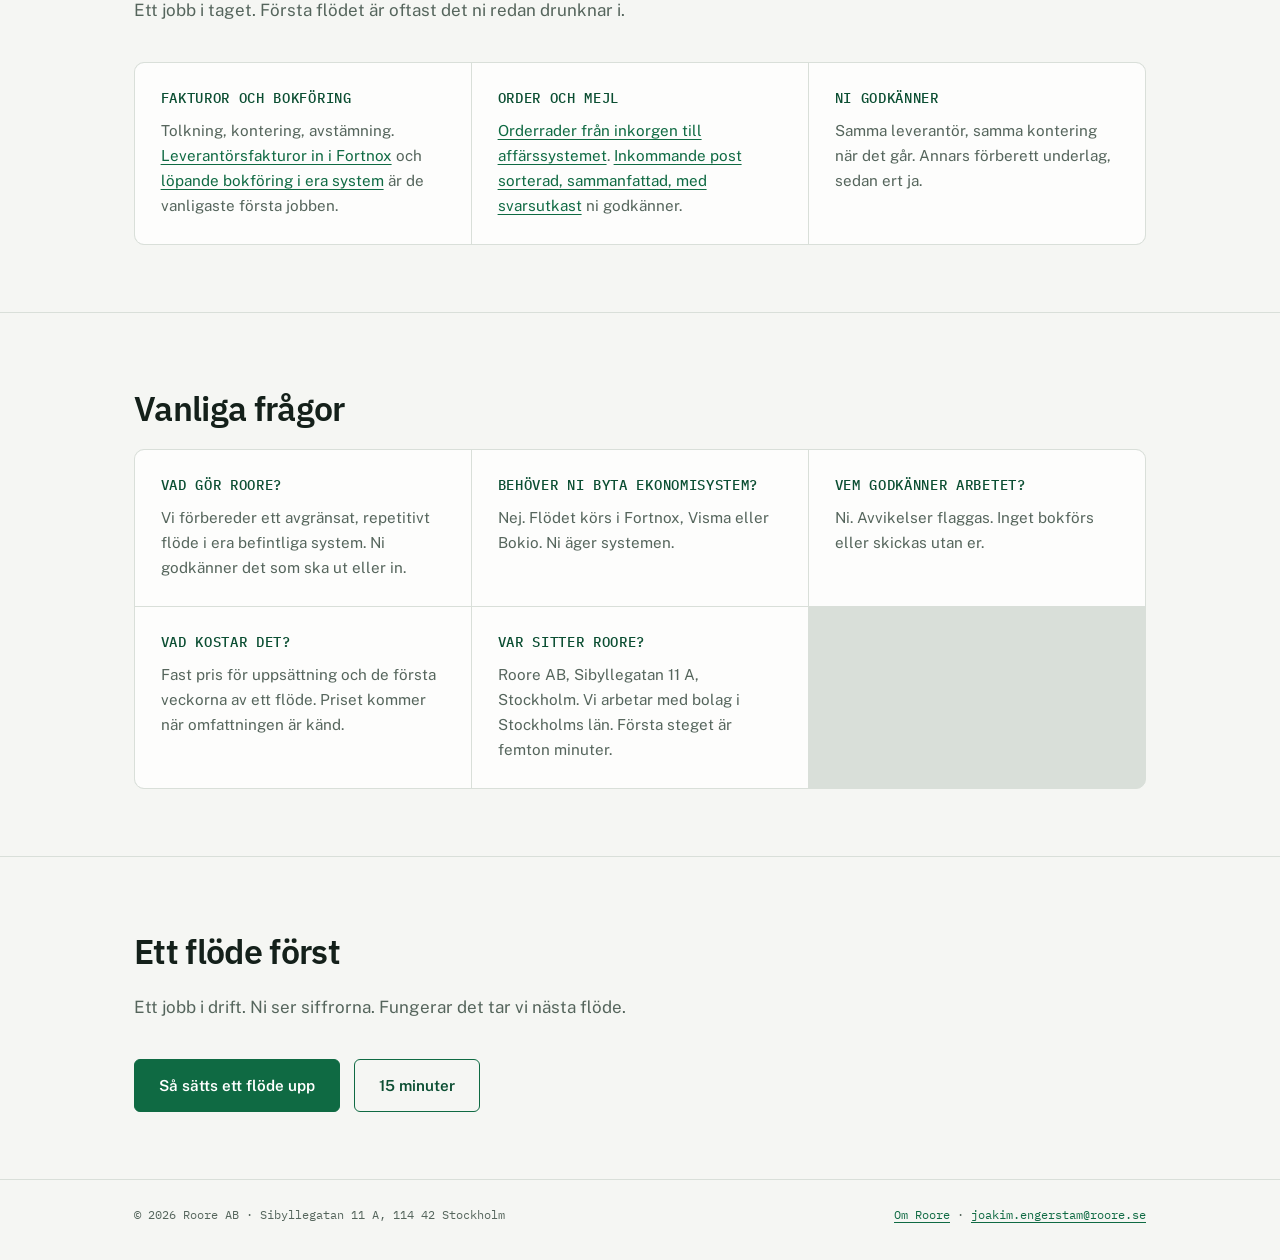
==== commit 10adaaac: "chore: byt kontaktmejl till joakim.engerstam@roore.se" ====
--- a/ai-medarbetare/index.html
+++ b/ai-medarbetare/index.html
@@ -122,7 +122,7 @@
                         Roore är digitala medarbetare (AI-medarbetare) som förbereder fakturor, ordrar, mejl och bokföring i de system ni redan har. Ni godkänner innan det går vidare.
                     </p>
                     <div class="cta-row">
-                        <a href="mailto:joakim.engerstam@gmail.com?subject=15%20minuter" class="btn btn-primary">15 minuter</a>
+                        <a href="mailto:joakim.engerstam@roore.se?subject=15%20minuter" class="btn btn-primary">15 minuter</a>
                         <a href="/pilot/" class="btn btn-ghost">Ett flöde först</a>
                     </div>
                 </div>
@@ -231,7 +231,7 @@
                 </p>
                 <div class="cta-row">
                     <a href="/pilot/" class="btn btn-primary">Så sätts ett flöde upp</a>
-                    <a href="mailto:joakim.engerstam@gmail.com?subject=15%20minuter" class="btn btn-ghost">15 minuter</a>
+                    <a href="mailto:joakim.engerstam@roore.se?subject=15%20minuter" class="btn btn-ghost">15 minuter</a>
                 </div>
             </div>
         </section>
@@ -240,7 +240,7 @@
     <footer class="site">
         <div class="wrap">
             <span>© 2026 Roore AB · Sibyllegatan 11 A, 114 42 Stockholm</span>
-            <span><a href="/om/">Om Roore</a> · <a href="mailto:joakim.engerstam@gmail.com">joakim.engerstam@gmail.com</a></span>
+            <span><a href="/om/">Om Roore</a> · <a href="mailto:joakim.engerstam@roore.se">joakim.engerstam@roore.se</a></span>
         </div>
     </footer>
 </body>
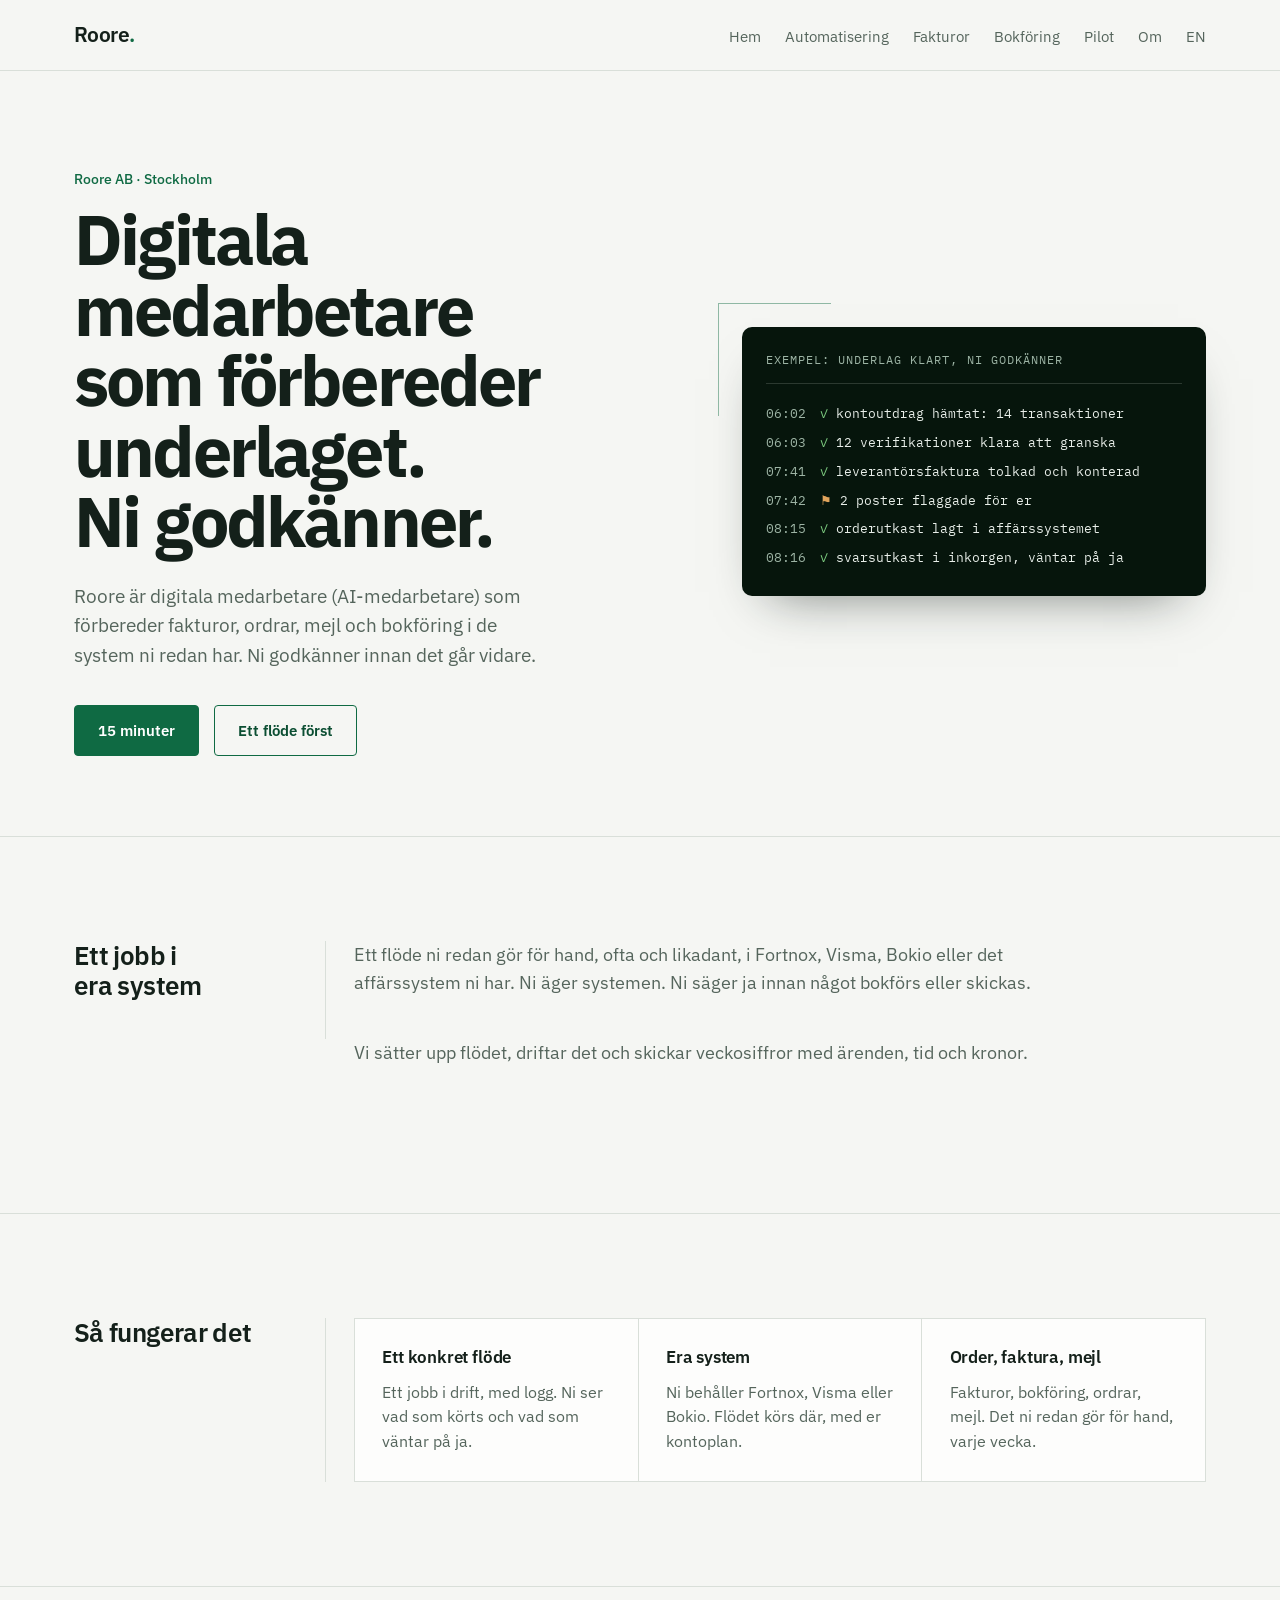
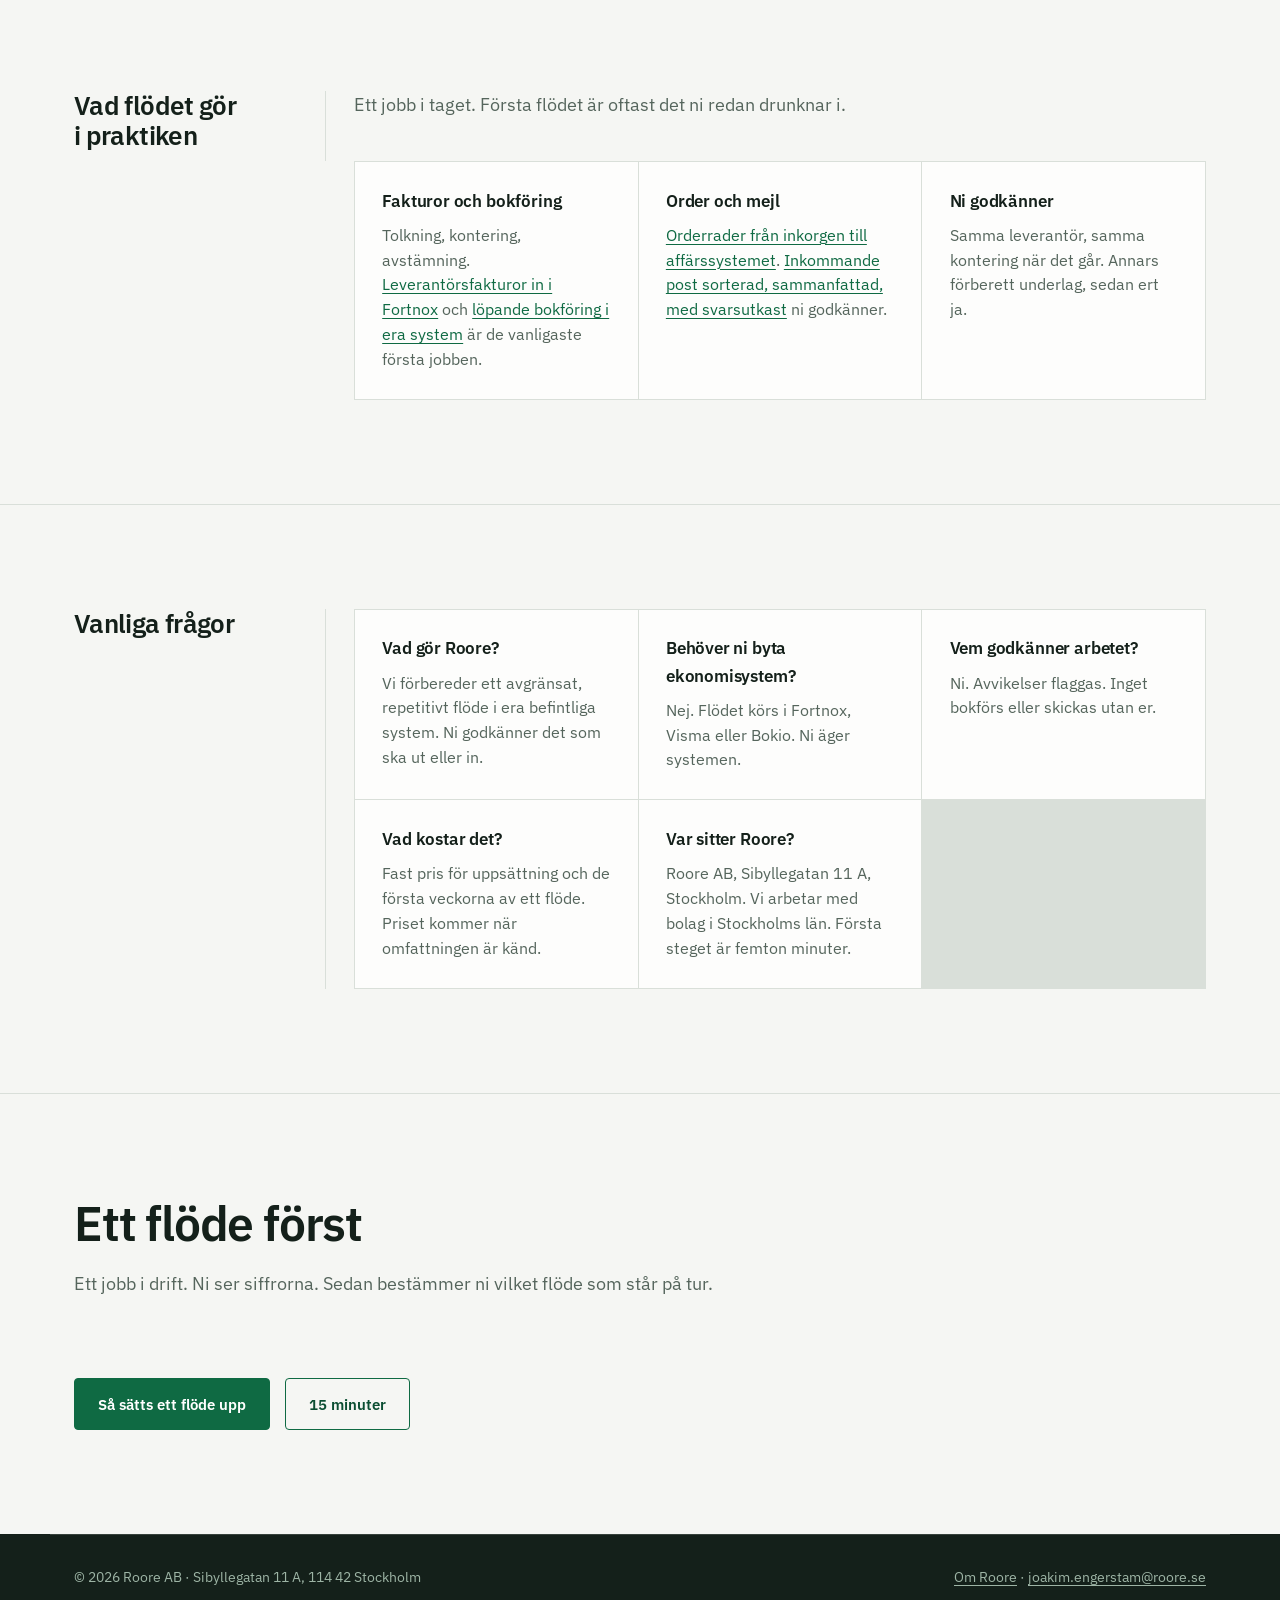
==== commit 94cd1ed9: "Restyling" ====
--- a/ai-medarbetare/index.html
+++ b/ai-medarbetare/index.html
@@ -74,7 +74,7 @@
           "name": "Vad kostar det?",
           "acceptedAnswer": {
             "@type": "Answer",
-            "text": "Fast pris för uppsättning och de första veckorna av ett flöde. Priset kommer när omfattningen är känd. Fungerar det tar vi nästa flöde."
+            "text": "Fast pris för uppsättning och de första veckorna av ett flöde. Priset kommer när omfattningen är känd. Sedan bestämmer ni om vi bygger nästa flöde."
           }
         },
         {
@@ -130,7 +130,7 @@
                 <div class="log-card" aria-label="Exempel: underlag klart, ni godkänner">
                     <p class="log-title">Exempel: underlag klart, ni godkänner</p>
                     <ol>
-                        <li><span class="log-time">06:02</span><span><span class="log-ok">✓</span> kontoutdrag hämtat — 14 transaktioner</span></li>
+                        <li><span class="log-time">06:02</span><span><span class="log-ok">✓</span> kontoutdrag hämtat: 14 transaktioner</span></li>
                         <li><span class="log-time">06:03</span><span><span class="log-ok">✓</span> 12 verifikationer klara att granska</span></li>
                         <li><span class="log-time">07:41</span><span><span class="log-ok">✓</span> leverantörsfaktura tolkad och konterad</span></li>
                         <li><span class="log-time">07:42</span><span><span class="log-flag">⚑</span> 2 poster flaggade för er</span></li>
@@ -227,7 +227,7 @@
             <div class="wrap">
                 <h2>Ett flöde först</h2>
                 <p class="intro">
-                    Ett jobb i drift. Ni ser siffrorna. Fungerar det tar vi nästa flöde.
+                    Ett jobb i drift. Ni ser siffrorna. Sedan bestämmer ni vilket flöde som står på tur.
                 </p>
                 <div class="cta-row">
                     <a href="/pilot/" class="btn btn-primary">Så sätts ett flöde upp</a>
--- a/styles.css
+++ b/styles.css
@@ -1,7 +1,10 @@
 /* ============================================================
    Roore AB — company page
+   Concept: the ledger. A narrow marker column against a wide
+   entry column, hanging off one vertical rule.
+   Type rule: mono = the machine speaking. sans = Roore speaking.
+   Radius rule: rounded = a screen or a control. square = paper.
    Palette: paper #F5F6F3 · ink #14201A · green #0F6A43 · amber #B4690E
-   Type: IBM Plex Sans (display) · Public Sans (body) · IBM Plex Mono (utility)
    ============================================================ */
 
 :root {
@@ -14,13 +17,25 @@
     --green-deep: #0B4E32;
     --green-soft: #E4EFE7;
     --amber: #B4690E;
-
-    --font-display: "IBM Plex Sans", "Public Sans", sans-serif;
-    --font-body: "Public Sans", -apple-system, sans-serif;
+    --on-green-muted: #A7C4B4;
+    --log-bg: #06150C;      /* the panel reads as a screen, so darker than the ink band */
+    --log-accent: #7CCA7F;
+    --mark: #8FB8A4;   /* brand green at ~45% over paper: a registration mark */
+
+    /* on ink */
+    --on-ink: #E8EEE9;
+    --on-ink-muted: #9DB4A5;
+    --on-ink-line: rgba(232, 238, 233, 0.16);
+    --on-ink-ok: #5CC08C;
+    --on-ink-flag: #E0A45C;
+
+    --font-sans: "IBM Plex Sans", -apple-system, BlinkMacSystemFont, sans-serif;
     --font-mono: "IBM Plex Mono", ui-monospace, monospace;
 
     --measure: 62ch;
-    --page: 1060px;
+    --page: 1180px;
+    --spine: 14rem;
+    --gutter: 3.5rem;
 }
 
 * { margin: 0; padding: 0; box-sizing: border-box; }
@@ -28,12 +43,13 @@
 html { scroll-behavior: smooth; }
 
 body {
-    font-family: var(--font-body);
+    font-family: var(--font-sans);
     font-size: 1.0625rem;
-    line-height: 1.65;
+    line-height: 1.6;
     color: var(--ink);
     background: var(--paper);
     -webkit-font-smoothing: antialiased;
+    text-rendering: optimizeLegibility;
 }
 
 ::selection { background: var(--green); color: #fff; }
@@ -63,311 +79,593 @@
 .site-bar {
     max-width: var(--page);
     margin: 0 auto;
-    padding: 1.1rem 1.5rem;
+    padding: 1.15rem 1.5rem;
     display: flex;
     align-items: baseline;
     justify-content: space-between;
-    gap: 1rem;
+    gap: 1rem 2rem;
     flex-wrap: wrap;
 }
 
 .logo {
-    font-family: var(--font-display);
-    font-weight: 700;
-    font-size: 1.35rem;
-    letter-spacing: -0.02em;
+    font-family: var(--font-sans);
+    font-weight: 600;
+    font-size: 1.3rem;
+    letter-spacing: -0.03em;
     color: var(--ink);
     text-decoration: none;
 }
 .logo em { font-style: normal; color: var(--green); }
 
-nav.site-nav { display: flex; gap: 1.4rem; flex-wrap: wrap; }
+nav.site-nav { display: flex; gap: 1.5rem; flex-wrap: wrap; align-items: baseline; }
 nav.site-nav a {
-    font-family: var(--font-mono);
-    font-size: 0.78rem;
-    letter-spacing: 0.04em;
+    font-size: 0.95rem;
     color: var(--muted);
     text-decoration: none;
 }
-nav.site-nav a:hover { color: var(--green-deep); }
+nav.site-nav a:hover { color: var(--green-deep); text-decoration: underline; }
 
 /* ---------- hero ---------- */
 
-.hero { padding: 5rem 0 4.5rem; }
+.hero { padding: 6rem 0 5rem; }
 
 .hero-grid {
     display: grid;
-    grid-template-columns: minmax(0, 7fr) minmax(0, 5fr);
-    gap: 3.5rem;
+    grid-template-columns: minmax(0, 6.5fr) minmax(0, 5fr);
+    gap: 4rem;
     align-items: center;
 }
 
+/* category label above a page heading. same treatment as .work .kicker,
+   so the site has one way of labelling a thing rather than two. */
 .eyebrow {
-    font-family: var(--font-mono);
-    font-size: 0.78rem;
-    letter-spacing: 0.08em;
-    text-transform: uppercase;
+    font-size: 0.9rem;
+    font-weight: 500;
     color: var(--green);
-    margin-bottom: 1.1rem;
+    margin-bottom: 0.9rem;
 }
 
 .hero h1 {
-    font-family: var(--font-display);
+    font-size: clamp(2.4rem, 5.8vw, 4.4rem);
     font-weight: 700;
-    font-size: clamp(2.3rem, 5.2vw, 3.6rem);
-    line-height: 1.05;
-    letter-spacing: -0.025em;
-    margin-bottom: 1.3rem;
-}
+    line-height: 1.0;
+    letter-spacing: -0.04em;
+    hyphens: auto;
+    overflow-wrap: break-word;
+    margin-bottom: 1.5rem;
+    text-wrap: balance;
+}
+
+/* the phrase that is the repetition, in the deeper green.
+   not the link green: a headline should not look clickable. */
+.hero h1 .repeat { color: var(--green-deep); }
 
 .hero .lede {
-    max-width: 46ch;
-    font-size: 1.15rem;
+    max-width: 44ch;
+    font-size: 1.2rem;
+    line-height: 1.55;
     color: var(--muted);
-    margin-bottom: 2.1rem;
+    margin-bottom: 2.2rem;
 }
 
 .cta-row { display: flex; gap: 0.9rem; flex-wrap: wrap; }
 
 .btn {
     display: inline-block;
-    font-family: var(--font-body);
+    font-family: var(--font-sans);
     font-weight: 600;
     font-size: 0.95rem;
-    padding: 0.8rem 1.5rem;
-    border-radius: 6px;
+    padding: 0.78rem 1.45rem;
+    border-radius: 4px;
     text-decoration: none;
     border: 1.5px solid var(--green);
-    transition: background 0.15s ease, color 0.15s ease;
+    transition: background 0.15s ease, color 0.15s ease, border-color 0.15s ease;
 }
 .btn-primary { background: var(--green); color: #fff; }
 .btn-primary:hover { background: var(--green-deep); border-color: var(--green-deep); color: #fff; }
 .btn-ghost { color: var(--green-deep); background: transparent; }
 .btn-ghost:hover { background: var(--green-soft); color: var(--green-deep); }
 
-/* ---------- morgonloggen (signature) ---------- */
+/* what the buyer needs reassured, under a rule rather than in pills */
+.assurances {
+    display: flex;
+    flex-wrap: wrap;
+    gap: 0.75rem 1.5rem;
+    margin-top: 2.5rem;
+    padding-top: 1.25rem;
+    border-top: 1px solid var(--line);
+    list-style: none;
+    font-size: 0.82rem;
+    color: var(--muted);
+}
+.assurances li { display: inline-flex; align-items: center; gap: 0.5rem; }
+.assurances svg {
+    width: 0.875rem;
+    height: 0.875rem;
+    flex-shrink: 0;
+    color: var(--green);
+}
+
+/* ---------- morgonloggen (the one bold object) ---------- */
 
 .log-card {
-    background: var(--ink);
-    color: #E8EEE9;
+    position: relative;
+    background: var(--log-bg);
+    color: var(--on-ink);
     border-radius: 10px;
-    padding: 1.4rem 1.5rem 1.6rem;
-    box-shadow: 0 18px 40px -22px rgba(20, 32, 26, 0.55);
-}
-
+    padding: 1.5rem;
+    box-shadow: 0 24px 50px -28px rgba(20, 32, 26, 0.6);
+}
+
+/* a registration mark: the corner of a form, not decoration */
+.log-card::before {
+    content: "";
+    position: absolute;
+    top: -1.5rem;
+    left: -1.5rem;
+    width: 7rem;
+    height: 7rem;
+    border-top: 1px solid var(--mark);
+    border-left: 1px solid var(--mark);
+    pointer-events: none;
+}
+
+/* header: what this is, and that it is running now */
+.log-head {
+    display: flex;
+    align-items: flex-start;
+    justify-content: space-between;
+    gap: 1rem;
+    padding-bottom: 1.25rem;
+    border-bottom: 1px solid var(--on-ink-line);
+}
+.log-heading { display: flex; flex-direction: column; gap: 0.3rem; }
+.log-kicker {
+    font-family: var(--font-mono);
+    font-size: 0.62rem;
+    letter-spacing: 0.11em;
+    text-transform: uppercase;
+    color: var(--on-ink-muted);
+}
+.log-name {
+    font-family: var(--font-mono);
+    font-size: 0.95rem;
+    font-weight: 600;
+    color: var(--on-ink);
+}
+.log-status {
+    display: inline-flex;
+    align-items: center;
+    gap: 0.45rem;
+    flex-shrink: 0;
+    padding: 0.35rem 0.6rem;
+    border: 1px solid rgba(255, 255, 255, 0.12);
+    border-radius: 999px;
+    font-family: var(--font-mono);
+    font-size: 0.62rem;
+    letter-spacing: 0.09em;
+    text-transform: uppercase;
+    color: var(--on-ink-muted);
+}
+.log-status::before {
+    content: "";
+    width: 0.45rem;
+    height: 0.45rem;
+    border-radius: 999px;
+    background: var(--on-ink-ok);
+}
+
+/* rows: a ledger entry is an event and an amount, not one run-on line */
+.log-rows { list-style: none; }
+
+.log-rows li {
+    display: grid;
+    grid-template-columns: auto auto minmax(0, 1fr);
+    align-items: start;
+    gap: 0 0.85rem;
+    padding: 1rem 0;
+    border-bottom: 1px solid var(--on-ink-line);
+    font-family: var(--font-mono);
+    font-size: 0.8rem;
+    line-height: 1.4;
+    opacity: 0;
+    animation: log-line 0.5s ease forwards;
+}
+.log-rows li:last-child { border-bottom: 0; }
+
+.log-rows li:nth-child(1) { animation-delay: 0.30s; }
+.log-rows li:nth-child(2) { animation-delay: 0.75s; }
+.log-rows li:nth-child(3) { animation-delay: 1.20s; }
+.log-rows li:nth-child(4) { animation-delay: 1.90s; }
+.log-rows li:nth-child(5) { animation-delay: 2.50s; }
+.log-rows li:nth-child(6) { animation-delay: 3.10s; }
+
+.log-time { color: var(--on-ink-muted); }
+
+.log-mark {
+    display: grid;
+    place-items: center;
+    width: 1rem;
+    height: 1rem;
+    border-radius: 999px;
+    font-size: 0.62rem;
+    line-height: 1;
+}
+.log-ok { color: var(--log-accent); }
+.log-flag { color: var(--on-ink-flag); }
+.log-mark.log-flag {
+    background: var(--on-ink-flag);
+    color: var(--log-bg);
+    font-weight: 600;
+}
+.log-mark.log-open { border: 1px solid var(--on-ink-muted); }
+
+.log-entry { display: flex; flex-direction: column; gap: 0.12rem; }
+.log-event { font-weight: 500; color: var(--on-ink); }
+.log-detail { color: var(--on-ink-muted); font-size: 0.74rem; }
+
+/* the flat single-line log card the sub-pages still use */
 .log-title {
     font-family: var(--font-mono);
     font-size: 0.72rem;
     letter-spacing: 0.09em;
     text-transform: uppercase;
-    color: #9DB4A5;
-    border-bottom: 1px solid rgba(232, 238, 233, 0.16);
-    padding-bottom: 0.75rem;
-    margin-bottom: 0.9rem;
-}
-
-.log-card ol { list-style: none; }
-
-.log-card li {
+    color: var(--on-ink-muted);
+    border-bottom: 1px solid var(--on-ink-line);
+    padding-bottom: 0.85rem;
+    margin-bottom: 0.95rem;
+}
+.log-card ol:not(.log-rows) { list-style: none; }
+.log-card ol:not(.log-rows) li {
+    display: flex;
+    gap: 0.9rem;
+    padding: 0.3rem 0;
     font-family: var(--font-mono);
     font-size: 0.8rem;
     line-height: 1.5;
-    display: flex;
-    gap: 0.9rem;
-    padding: 0.28rem 0;
+}
+
+/* the pending state: the whole promise of the product, in one row */
+.log-pending {
+    display: flex;
+    align-items: baseline;
+    justify-content: space-between;
+    gap: 1rem;
+    margin-top: 1rem;
+    padding-top: 1.25rem;
+    border-top: 1px solid var(--on-ink-line);
+    font-family: var(--font-mono);
+    font-size: 0.65rem;
+    letter-spacing: 0.11em;
+    text-transform: uppercase;
+    color: var(--on-ink-muted);
     opacity: 0;
-    animation: log-line 0.5s ease forwards;
-}
-.log-card li:nth-child(1) { animation-delay: 0.3s; }
-.log-card li:nth-child(2) { animation-delay: 0.75s; }
-.log-card li:nth-child(3) { animation-delay: 1.2s; }
-.log-card li:nth-child(4) { animation-delay: 1.9s; }
-.log-card li:nth-child(5) { animation-delay: 2.5s; }
-.log-card li:nth-child(6) { animation-delay: 3.1s; }
-
-.log-time { color: #9DB4A5; flex-shrink: 0; }
-.log-ok { color: #5CC08C; }
-.log-flag { color: #E0A45C; }
+    animation: log-line 0.5s ease 3.6s forwards;
+}
+.log-pending .pending-state {
+    display: inline-flex;
+    align-items: center;
+    gap: 0.45rem;
+    font-size: 0.72rem;
+    font-weight: 600;
+    letter-spacing: 0.04em;
+    text-transform: none;
+    color: var(--log-accent);
+}
+.pending-arrow {
+    width: 0.85rem;
+    height: 0.85rem;
+    flex-shrink: 0;
+}
+
+/* the promise, captioned outside the frame */
+.log-note {
+    display: flex;
+    align-items: center;
+    gap: 0.5rem;
+    width: fit-content;
+    margin: 1rem 0 0 auto;
+    padding: 0.5rem 0.8rem;
+    border: 1px solid var(--line);
+    background: var(--paper-raised);
+    font-family: var(--font-mono);
+    font-size: 0.65rem;
+    letter-spacing: 0.1em;
+    text-transform: uppercase;
+    color: var(--muted);
+}
+.log-note::before {
+    content: "";
+    width: 0.4rem;
+    height: 0.4rem;
+    border-radius: 999px;
+    background: var(--green);
+}
 
 @keyframes log-line {
     from { opacity: 0; transform: translateY(5px); }
     to   { opacity: 1; transform: none; }
 }
 
-/* ---------- sections ---------- */
-
-section.block { padding: 4.2rem 0; border-top: 1px solid var(--line); }
-
-.block h2 {
-    font-family: var(--font-display);
-    font-weight: 600;
-    font-size: clamp(1.55rem, 3vw, 2.1rem);
-    letter-spacing: -0.02em;
-    margin-bottom: 0.8rem;
-}
+/* ---------- sections: the ledger spine ---------- */
+
+section.block {
+    padding: 6.5rem 0;
+    border-top: 1px solid var(--line);
+}
+
+.block .wrap {
+    display: grid;
+    grid-template-columns: minmax(0, var(--spine)) minmax(0, 1fr);
+    column-gap: var(--gutter);
+}
+
+/* every child sits in the entry column ... */
+.block .wrap > * { grid-column: 2; }
+
+/* ... except the heading, which is the marker in the spine */
+.block .wrap > h2 {
+    grid-column: 1;
+    grid-row: 1;
+    align-self: start;
+    font-weight: 600;
+    font-size: clamp(1.35rem, 2.2vw, 1.6rem);
+    line-height: 1.15;
+    letter-spacing: -0.025em;
+    text-wrap: balance;
+    padding-right: 1rem;
+}
+
+/* the rule the entries hang off */
+.block .wrap::before {
+    content: "";
+    grid-column: 1;
+    grid-row: 1 / -1;
+    justify-self: end;
+    width: 1px;
+    background: var(--line);
+    margin-right: calc(var(--gutter) / -2);
+}
+
+/* a lone button is a control, not a column of text */
+.block .wrap > .btn { justify-self: start; }
+
+/* controls stand clear of the block above them */
+.block .wrap > .cta-row,
+.block .wrap > .btn { margin-top: 2.4rem; }
+.block .wrap > .principle + .cta-row { margin-top: 1.8rem; }
 
 .block .intro {
     max-width: var(--measure);
+    font-size: 1.1rem;
     color: var(--muted);
-    margin-bottom: 2.4rem;
-}
-
-/* vad vi automatiserar */
+    margin-bottom: 2.6rem;
+}
+
+/* ---------- tjänster: ruled grid, not cards ---------- */
 
 .flows {
     display: grid;
-    grid-template-columns: repeat(auto-fit, minmax(280px, 1fr));
+    grid-template-columns: repeat(auto-fit, minmax(240px, 1fr));
     gap: 1px;
     background: var(--line);
     border: 1px solid var(--line);
-    border-radius: 10px;
-    overflow: hidden;
-}
-
-.flow {
-    background: var(--paper-raised);
-    padding: 1.5rem 1.6rem 1.6rem;
-}
+}
+
+.flow { background: var(--paper-raised); padding: 1.6rem 1.7rem 1.7rem; }
+
 .flow h3 {
-    font-family: var(--font-mono);
-    font-size: 0.85rem;
-    font-weight: 500;
-    letter-spacing: 0.05em;
-    text-transform: uppercase;
-    color: var(--green-deep);
-    margin-bottom: 0.55rem;
-}
-.flow p { font-size: 0.95rem; color: var(--muted); }
+    font-size: 1.0625rem;
+    font-weight: 600;
+    letter-spacing: -0.01em;
+    color: var(--ink);
+    margin-bottom: 0.5rem;
+}
+.flow p { font-size: 0.97rem; color: var(--muted); }
+
+/* för vem: four audiences, so two by two. never three and a gap. */
+.band .flows { grid-template-columns: repeat(2, minmax(0, 1fr)); }
 
 .principle {
     max-width: var(--measure);
-    margin-top: 2.2rem;
-    padding: 1.2rem 1.5rem;
+    margin-top: 2.4rem;
+    padding: 1.25rem 1.5rem;
     background: var(--green-soft);
     border-left: 3px solid var(--green);
-    border-radius: 0 8px 8px 0;
-    font-size: 0.98rem;
-}
-.principle strong { color: var(--green-deep); }
-
-/* arbetssätt */
+    font-size: 1rem;
+    color: var(--ink);
+}
+.principle strong { color: var(--green-deep); font-weight: 600; }
+
+/* ---------- arbetssätt: a real sequence, so numbered ---------- */
 
 .steps {
     display: grid;
-    grid-template-columns: repeat(auto-fit, minmax(260px, 1fr));
-    gap: 2.2rem;
+    grid-template-columns: repeat(auto-fit, minmax(230px, 1fr));
+    gap: 2.4rem;
     counter-reset: step;
 }
 
-.step { position: relative; padding-top: 0.4rem; }
+.step { border-top: 1px solid var(--ink); padding-top: 0.9rem; }
 .step::before {
     counter-increment: step;
-    content: counter(step);
+    content: counter(step, decimal-leading-zero);
     display: block;
     font-family: var(--font-mono);
-    font-size: 0.8rem;
+    font-size: 0.78rem;
     color: var(--green);
-    border: 1px solid var(--green);
-    border-radius: 999px;
-    width: 1.9rem;
-    height: 1.9rem;
-    line-height: 1.9rem;
-    text-align: center;
-    margin-bottom: 1rem;
+    margin-bottom: 0.9rem;
 }
 .step h3 {
-    font-family: var(--font-display);
-    font-weight: 600;
-    font-size: 1.15rem;
-    margin-bottom: 0.5rem;
+    font-weight: 600;
+    font-size: 1.1rem;
+    letter-spacing: -0.015em;
+    margin-bottom: 0.45rem;
 }
 .step p { font-size: 0.97rem; color: var(--muted); }
 
-/* arbeten */
+/* ---------- arbeten ---------- */
 
 .works {
     display: grid;
     grid-template-columns: repeat(2, minmax(0, 1fr));
-    gap: 1.4rem;
-}
-
-@media (max-width: 680px) {
-    .works { grid-template-columns: 1fr; }
+    gap: 1px;
+    background: var(--line);
+    border: 1px solid var(--line);
 }
 
 .work {
     background: var(--paper-raised);
-    border: 1px solid var(--line);
-    border-radius: 10px;
-    padding: 1.6rem 1.7rem 1.5rem;
+    padding: 1.7rem 1.8rem 1.6rem;
     display: flex;
     flex-direction: column;
-    gap: 0.7rem;
+    gap: 0.65rem;
 }
 .work .kicker {
-    font-family: var(--font-mono);
-    font-size: 0.72rem;
-    letter-spacing: 0.08em;
-    text-transform: uppercase;
+    font-size: 0.9rem;
+    font-weight: 500;
     color: var(--green);
 }
 .work h3 {
-    font-family: var(--font-display);
     font-weight: 600;
     font-size: 1.2rem;
-    letter-spacing: -0.01em;
-}
-.work p { font-size: 0.95rem; color: var(--muted); flex-grow: 1; }
-
-.tags { display: flex; flex-wrap: wrap; gap: 0.45rem; margin-top: 0.3rem; }
+    letter-spacing: -0.02em;
+}
+.work p { font-size: 0.97rem; color: var(--muted); flex-grow: 1; }
+
+/* system names are the machine's vocabulary, so mono */
+.tags { display: flex; flex-wrap: wrap; gap: 0.4rem; margin-top: 0.4rem; }
 .tag {
     font-family: var(--font-mono);
     font-size: 0.72rem;
     color: var(--green-deep);
     background: var(--green-soft);
-    padding: 0.22rem 0.6rem;
-    border-radius: 999px;
-}
-
-/* kontakt */
+    padding: 0.24rem 0.55rem;
+    border-radius: 2px;
+}
+
+/* a full-bleed band: the page needs weight in its middle, not only at its ends */
+.band {
+    background: var(--green-deep);
+    color: var(--on-ink);
+    border-top: 0;
+}
+.band .wrap::before { background: rgba(232, 238, 233, 0.22); }
+.band > .wrap > h2 { color: var(--on-ink); }
+.band .flows {
+    background: rgba(232, 238, 233, 0.22);
+    border-color: rgba(232, 238, 233, 0.22);
+}
+.band .flow { background: var(--green-deep); }
+.band .flow h3 { color: var(--on-ink); }
+.band .flow p { color: var(--on-green-muted); }
+
+/* the closing question is the ask, so it gets the full width and the weight */
+#pilot .wrap { grid-template-columns: 1fr; }
+#pilot .wrap > *,
+#pilot .wrap > h2 { grid-column: 1; }
+#pilot .wrap > h2 {
+    grid-row: auto;
+    font-size: clamp(2rem, 4.6vw, 3rem);
+    line-height: 1.08;
+    max-width: 19ch;
+    margin-bottom: 1.3rem;
+    padding-right: 0;
+}
+#pilot .wrap::before { display: none; }
+
+/* ---------- kontakt: the floor of the page ---------- */
+
+#kontakt {
+    background: var(--ink);
+    color: var(--on-ink);
+    border-top: 0;
+}
+#kontakt .wrap::before { background: var(--on-ink-line); }
+#kontakt h2 { color: var(--on-ink); }
+#kontakt .intro { color: var(--on-ink-muted); }
 
 .contact-lines {
     list-style: none;
     display: grid;
-    gap: 0.55rem;
-    margin-bottom: 2.2rem;
-}
-.contact-lines li {
-    font-family: var(--font-mono);
-    font-size: 0.88rem;
-}
-.contact-lines .label { color: var(--muted); display: inline-block; min-width: 6.5rem; }
-
-/* footer */
+    gap: 0.6rem;
+    margin-bottom: 2.4rem;
+}
+.contact-lines li { display: flex; gap: 1rem; flex-wrap: wrap; }
+.contact-lines .label {
+    font-size: 0.9rem;
+    color: var(--muted);
+    min-width: 4.5rem;
+}
+.contact-lines a {
+    font-family: var(--font-mono);
+    font-size: 0.9rem;
+    color: var(--green);
+}
+.contact-lines a:hover { color: var(--green-deep); }
+
+#kontakt .contact-lines .label { color: var(--on-ink-muted); }
+#kontakt .contact-lines a {
+    color: var(--on-ink);
+    text-decoration-color: var(--on-ink-muted);
+}
+#kontakt .contact-lines a:hover { color: #fff; }
+
+#kontakt .btn-primary {
+    background: var(--on-ink-ok);
+    border-color: var(--on-ink-ok);
+    color: var(--ink);
+    font-weight: 600;
+}
+#kontakt .btn-primary:hover { background: #fff; border-color: #fff; color: var(--ink); }
+#kontakt :focus-visible { outline-color: var(--on-ink-ok); }
+
+/* ---------- footer ---------- */
 
 footer.site {
-    border-top: 1px solid var(--line);
-    padding: 1.6rem 0 2.2rem;
+    background: var(--ink);
+    padding: 0 0 2.4rem;
 }
 footer.site .wrap {
     display: flex;
     justify-content: space-between;
-    gap: 1rem;
+    gap: 0.5rem 2rem;
     flex-wrap: wrap;
-    font-family: var(--font-mono);
-    font-size: 0.75rem;
-    color: var(--muted);
-}
-
-/* ---------- responsive & motion ---------- */
-
-@media (max-width: 820px) {
-    .hero { padding: 3.2rem 0 3rem; }
-    .hero-grid { grid-template-columns: 1fr; gap: 2.4rem; }
-    section.block { padding: 3rem 0; }
+    padding-top: 2rem;
+    border-top: 1px solid var(--on-ink-line);
+    font-size: 0.85rem;
+    color: var(--on-ink-muted);
+}
+footer.site a { color: var(--on-ink-muted); }
+footer.site a:hover { color: var(--on-ink); }
+
+/* ---------- responsive ---------- */
+
+@media (max-width: 900px) {
+    .hero { padding: 3.5rem 0 3.25rem; }
+    .hero-grid { grid-template-columns: 1fr; gap: 2.5rem; }
+    section.block { padding: 3.25rem 0; }
+
+    .block .wrap { grid-template-columns: 1fr; }
+    .block .wrap > *,
+    .block .wrap > h2 { grid-column: 1; }
+    .block .wrap > h2 {
+        grid-row: auto;
+        font-size: 1.5rem;
+        margin-bottom: 1.1rem;
+        padding-right: 0;
+    }
+    .block .wrap::before { display: none; }
+
+    .band .flows,
+    .works { grid-template-columns: 1fr; }
+
+    /* the mark needs room around the card to read as a mark */
+    .log-card::before { display: none; }
 }
 
 @media (prefers-reduced-motion: reduce) {
     html { scroll-behavior: auto; }
-    .log-card li { animation: none; opacity: 1; }
-}
+    .log-rows li,
+    .log-pending { animation: none; opacity: 1; }
+}
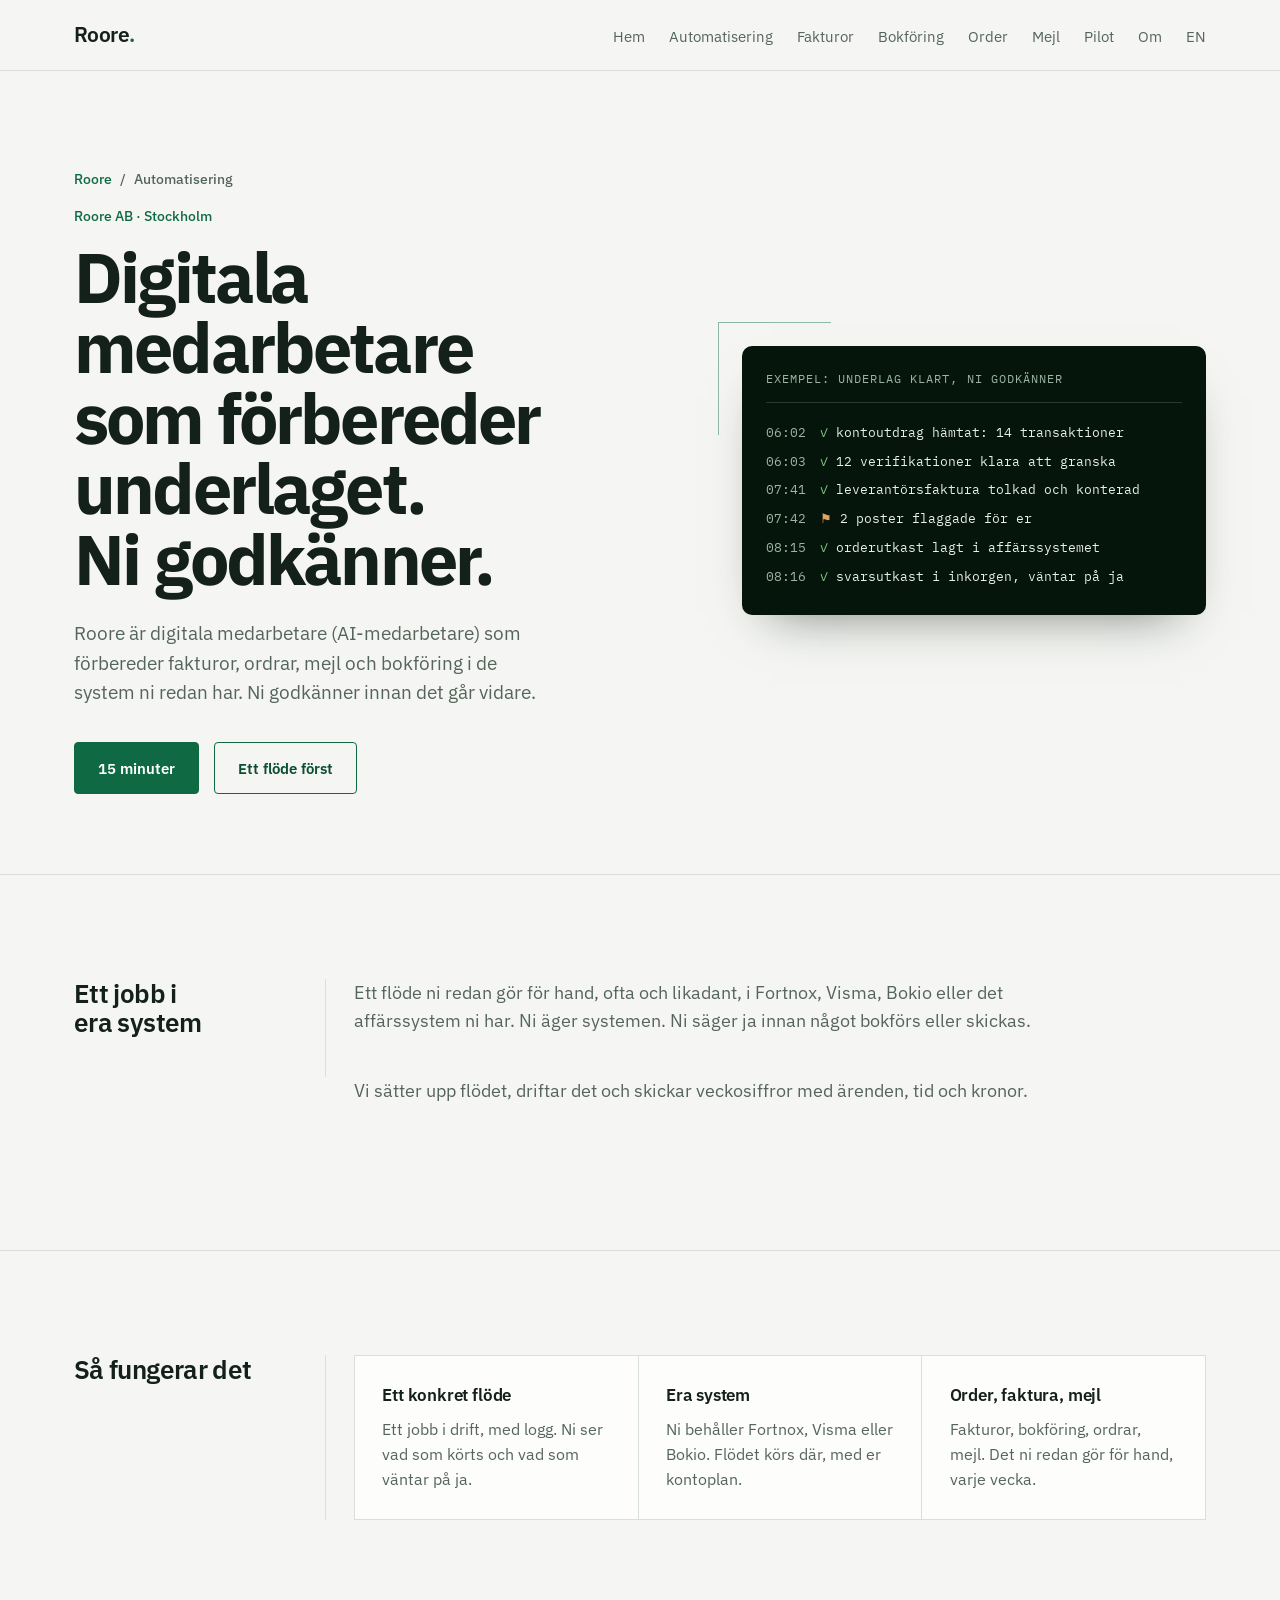
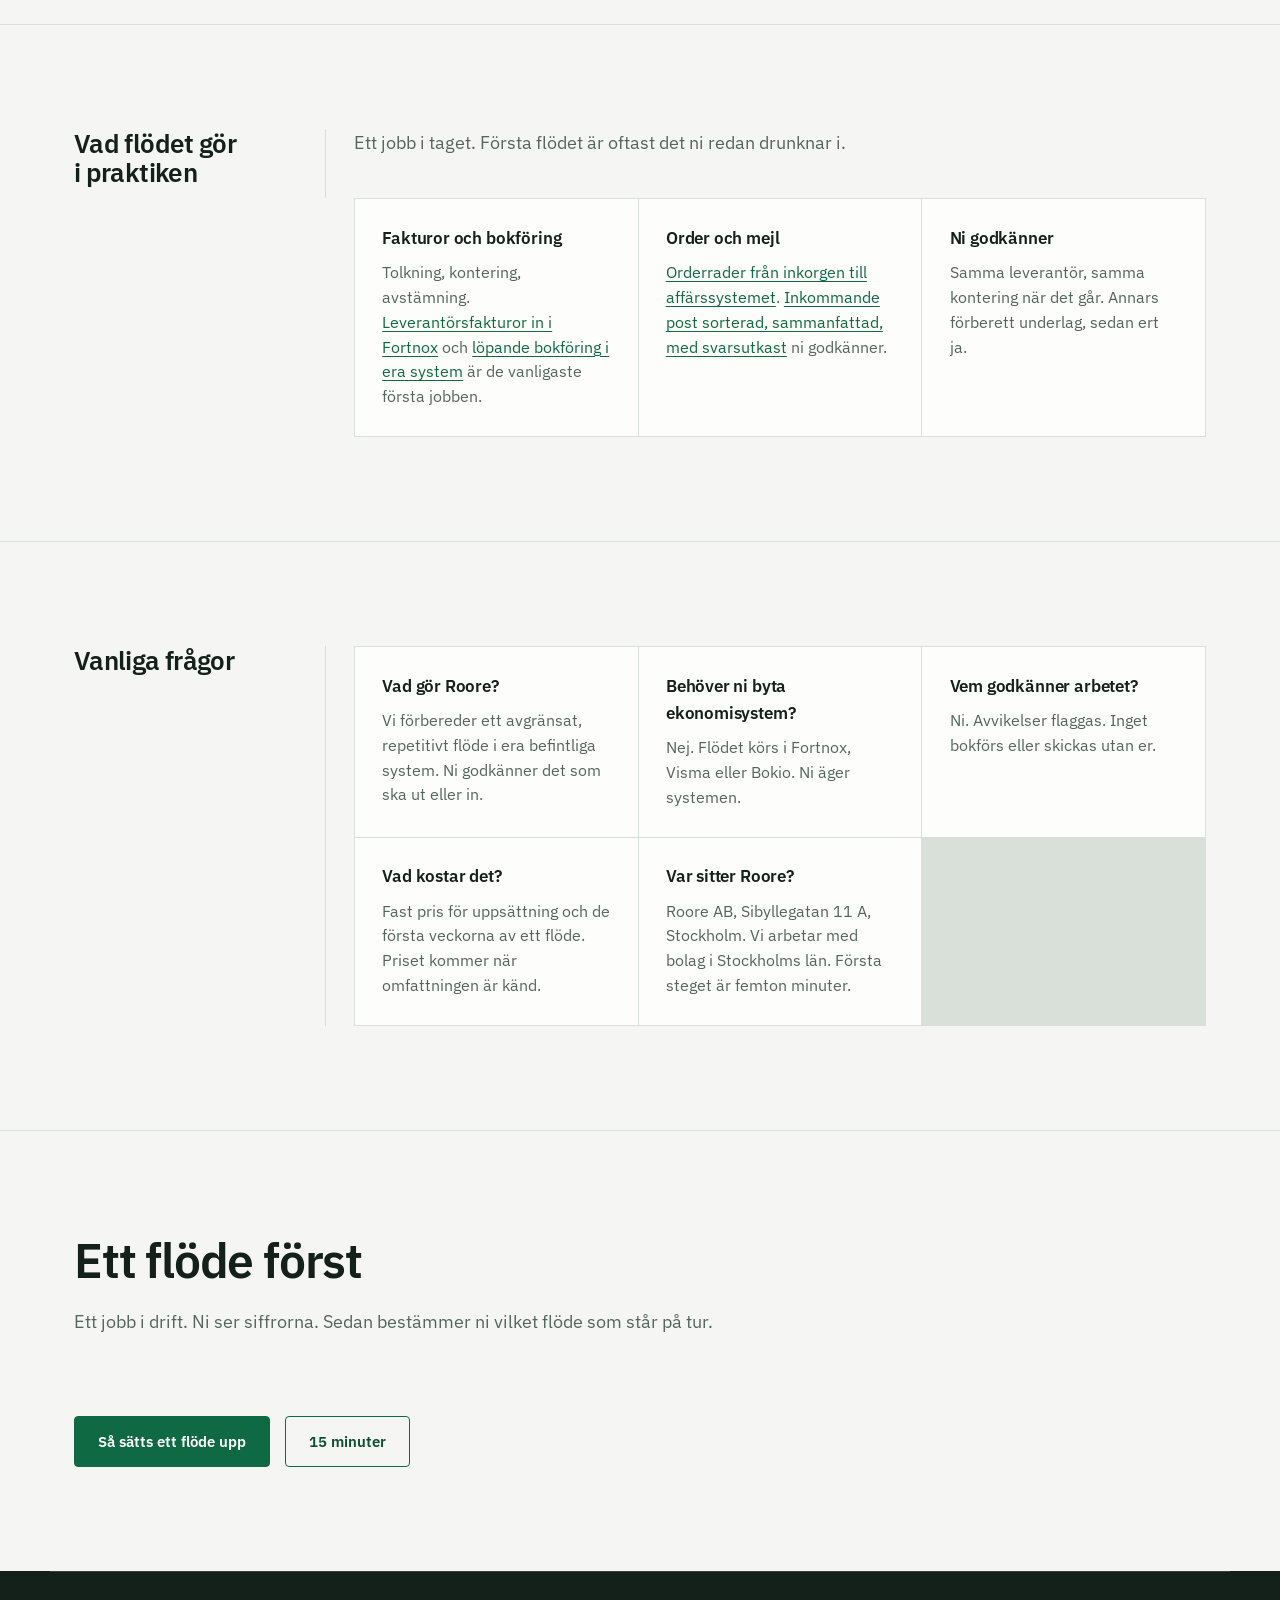
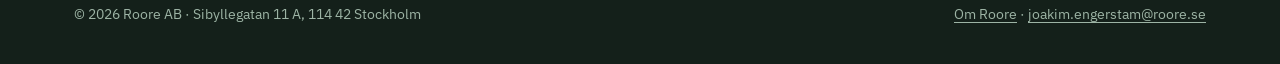
==== commit f34d8248: "SEO" ====
--- a/ai-medarbetare/index.html
+++ b/ai-medarbetare/index.html
@@ -3,21 +3,21 @@
 <head>
     <meta charset="UTF-8">
     <meta name="viewport" content="width=device-width, initial-scale=1.0">
-    <title>Digitala medarbetare för företag i Sverige | Roore</title>
+    <title>Digitala medarbetare för företag i Sverige | Roore AB</title>
     <meta name="description" content="Roore är digitala medarbetare som förbereder fakturor, ordrar, mejl och bokföring i Fortnox, Visma eller Bokio. Ni godkänner innan det går vidare.">
     <link rel="canonical" href="https://roore.se/ai-medarbetare/">
     <meta name="theme-color" content="#0F6A43">
     <meta property="og:type" content="website">
     <meta property="og:locale" content="sv_SE">
     <meta property="og:site_name" content="Roore AB">
-    <meta property="og:title" content="Digitala medarbetare för företag i Sverige | Roore">
+    <meta property="og:title" content="Digitala medarbetare för företag i Sverige | Roore AB">
     <meta property="og:description" content="Roore är digitala medarbetare som förbereder fakturor, ordrar, mejl och bokföring i Fortnox, Visma eller Bokio. Ni godkänner innan det går vidare.">
     <meta property="og:url" content="https://roore.se/ai-medarbetare/">
     <meta property="og:image" content="https://roore.se/images/og.png">
     <meta property="og:image:width" content="1200">
     <meta property="og:image:height" content="630">
     <meta name="twitter:card" content="summary_large_image">
-    <meta name="twitter:title" content="Digitala medarbetare för företag i Sverige | Roore">
+    <meta name="twitter:title" content="Digitala medarbetare för företag i Sverige | Roore AB">
     <meta name="twitter:description" content="Roore är digitala medarbetare som förbereder fakturor, ordrar, mejl och bokföring i Fortnox, Visma eller Bokio. Ni godkänner innan det går vidare.">
     <meta name="twitter:image" content="https://roore.se/images/og.png">
     <link rel="icon" href="/favicon.svg" type="image/svg+xml">
@@ -92,7 +92,7 @@
     </script>
     <link rel="preconnect" href="https://fonts.googleapis.com">
     <link rel="preconnect" href="https://fonts.gstatic.com" crossorigin>
-    <link href="https://fonts.googleapis.com/css2?family=IBM+Plex+Sans:ital,wght@0,400;0,500;0,600;0,700;1,400&family=Public+Sans:wght@400;500;600&family=IBM+Plex+Mono:wght@400;500&display=swap" rel="stylesheet">
+    <link href="https://fonts.googleapis.com/css2?family=IBM+Plex+Sans:wght@400;500;600;700&family=IBM+Plex+Mono:wght@400;500&display=swap" rel="stylesheet">
     <link rel="stylesheet" href="/styles.css">
 </head>
 
@@ -105,6 +105,8 @@
                 <a href="/ai-medarbetare/">Automatisering</a>
                 <a href="/leverantorsfakturor-fortnox/">Fakturor</a>
                 <a href="/bokforing/">Bokföring</a>
+                <a href="/order-fran-mejl/">Order</a>
+                <a href="/mejl-arenden/">Mejl</a>
                 <a href="/pilot/">Pilot</a>
                 <a href="/om/">Om</a>
                 <a href="/en/" hreflang="en">EN</a>
@@ -116,6 +118,11 @@
         <section class="hero">
             <div class="wrap hero-grid">
                 <div>
+                    <nav class="crumbs" aria-label="Brödsmulor">
+                        <a href="/">Roore</a>
+                        <span aria-hidden="true">/</span>
+                        <span aria-current="page">Automatisering</span>
+                    </nav>
                     <p class="eyebrow">Roore AB · Stockholm</p>
                     <h1>Digitala medarbetare som förbereder underlaget. Ni godkänner.</h1>
                     <p class="lede">
--- a/styles.css
+++ b/styles.css
@@ -125,6 +125,22 @@
     margin-bottom: 0.9rem;
 }
 
+/* breadcrumb. takes the .eyebrow slot on the five pages whose eyebrow was only a
+   category label, so the hero still carries exactly one small label above the h1.
+   labels match the BreadcrumbList names in each page's JSON-LD, word for word. */
+.crumbs {
+    display: flex;
+    flex-wrap: wrap;
+    align-items: baseline;
+    gap: 0.5rem;
+    font-size: 0.9rem;
+    font-weight: 500;
+    margin-bottom: 0.9rem;
+}
+.crumbs a { color: var(--green); text-decoration: none; }
+.crumbs a:hover { color: var(--green-deep); text-decoration: underline; }
+.crumbs span { color: var(--muted); }
+
 .hero h1 {
     font-size: clamp(2.4rem, 5.8vw, 4.4rem);
     font-weight: 700;
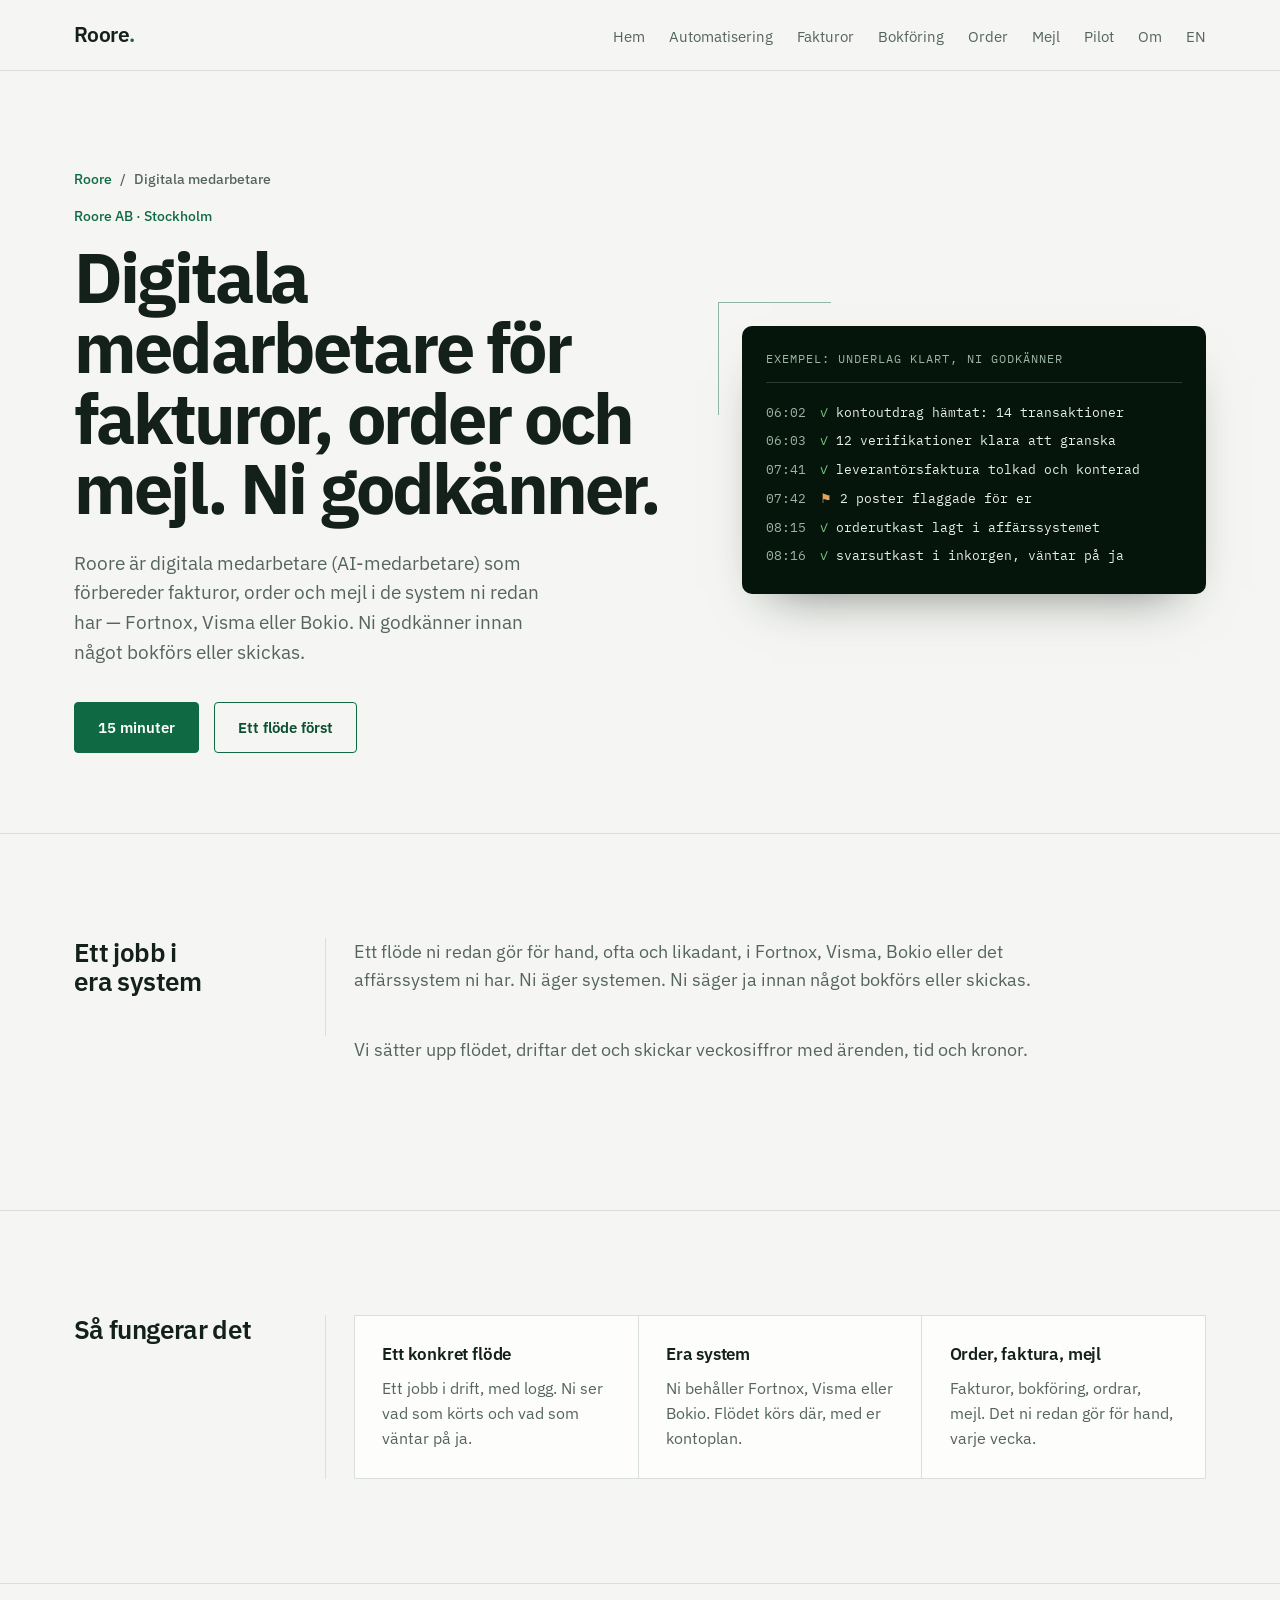
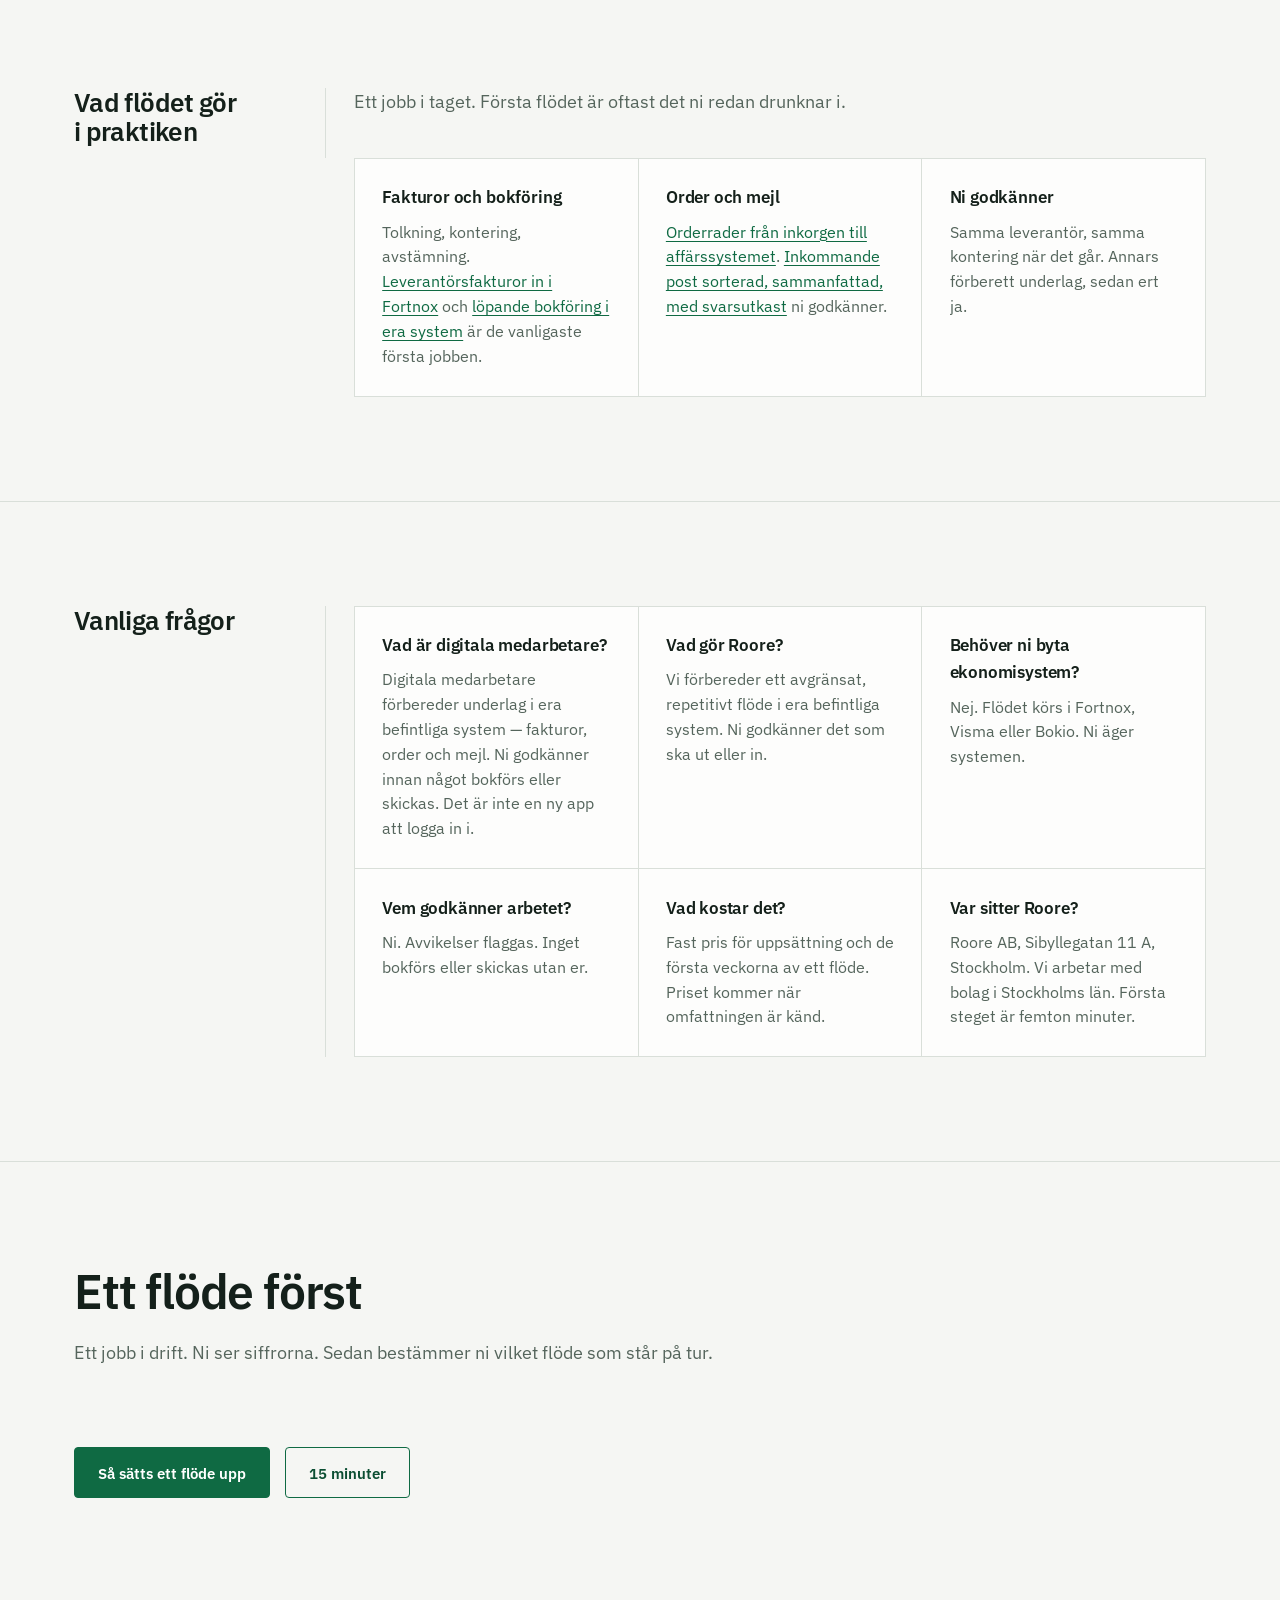
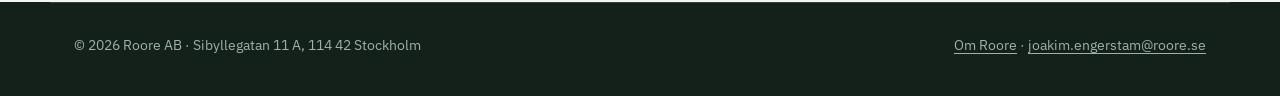
==== commit 3237ff18: "SEO: tighten digitala medarbetare + Fortnox CTR" ====
--- a/ai-medarbetare/index.html
+++ b/ai-medarbetare/index.html
@@ -3,22 +3,22 @@
 <head>
     <meta charset="UTF-8">
     <meta name="viewport" content="width=device-width, initial-scale=1.0">
-    <title>Digitala medarbetare för företag i Sverige | Roore AB</title>
-    <meta name="description" content="Roore är digitala medarbetare som förbereder fakturor, ordrar, mejl och bokföring i Fortnox, Visma eller Bokio. Ni godkänner innan det går vidare.">
+    <title>Digitala medarbetare för fakturor, order och mejl | Roore</title>
+    <meta name="description" content="Digitala medarbetare som förbereder fakturor, order och mejl i Fortnox, Visma eller Bokio. Ni godkänner innan något bokförs eller skickas. Inte en ny app.">
     <link rel="canonical" href="https://roore.se/ai-medarbetare/">
     <meta name="theme-color" content="#0F6A43">
     <meta property="og:type" content="website">
     <meta property="og:locale" content="sv_SE">
     <meta property="og:site_name" content="Roore AB">
-    <meta property="og:title" content="Digitala medarbetare för företag i Sverige | Roore AB">
-    <meta property="og:description" content="Roore är digitala medarbetare som förbereder fakturor, ordrar, mejl och bokföring i Fortnox, Visma eller Bokio. Ni godkänner innan det går vidare.">
+    <meta property="og:title" content="Digitala medarbetare för fakturor, order och mejl | Roore">
+    <meta property="og:description" content="Digitala medarbetare som förbereder fakturor, order och mejl i Fortnox, Visma eller Bokio. Ni godkänner innan något bokförs eller skickas. Inte en ny app.">
     <meta property="og:url" content="https://roore.se/ai-medarbetare/">
     <meta property="og:image" content="https://roore.se/images/og.png">
     <meta property="og:image:width" content="1200">
     <meta property="og:image:height" content="630">
     <meta name="twitter:card" content="summary_large_image">
-    <meta name="twitter:title" content="Digitala medarbetare för företag i Sverige | Roore AB">
-    <meta name="twitter:description" content="Roore är digitala medarbetare som förbereder fakturor, ordrar, mejl och bokföring i Fortnox, Visma eller Bokio. Ni godkänner innan det går vidare.">
+    <meta name="twitter:title" content="Digitala medarbetare för fakturor, order och mejl | Roore">
+    <meta name="twitter:description" content="Digitala medarbetare som förbereder fakturor, order och mejl i Fortnox, Visma eller Bokio. Ni godkänner innan något bokförs eller skickas. Inte en ny app.">
     <meta name="twitter:image" content="https://roore.se/images/og.png">
     <link rel="icon" href="/favicon.svg" type="image/svg+xml">
     <link rel="icon" href="/favicon.ico" sizes="any">
@@ -31,7 +31,7 @@
       "@type": "BreadcrumbList",
       "itemListElement": [
         {"@type": "ListItem", "position": 1, "name": "Roore", "item": "https://roore.se/"},
-        {"@type": "ListItem", "position": 2, "name": "Automatisering", "item": "https://roore.se/ai-medarbetare/"}
+        {"@type": "ListItem", "position": 2, "name": "Digitala medarbetare", "item": "https://roore.se/ai-medarbetare/"}
       ]
     },
     {
@@ -40,11 +40,19 @@
       "url": "https://roore.se/ai-medarbetare/",
       "provider": {"@id": "https://roore.se/#organization"},
       "areaServed": {"@type": "AdministrativeArea", "name": "Stockholms län"},
-      "description": "Joakim Engerstam på Roore AB förbereder order, fakturor, mejl och bokföring i era system. Ni godkänner innan det går vidare."
+      "description": "Digitala medarbetare från Roore AB som förbereder fakturor, order och mejl i Fortnox, Visma eller Bokio. Ni godkänner innan något bokförs eller skickas."
     },
     {
       "@type": "FAQPage",
       "mainEntity": [
+        {
+          "@type": "Question",
+          "name": "Vad är digitala medarbetare?",
+          "acceptedAnswer": {
+            "@type": "Answer",
+            "text": "Digitala medarbetare förbereder underlag i era befintliga system — fakturor, order och mejl. Ni godkänner innan något bokförs eller skickas. Det är inte en ny app att logga in i."
+          }
+        },
         {
           "@type": "Question",
           "name": "Vad gör Roore?",
@@ -121,12 +129,12 @@
                     <nav class="crumbs" aria-label="Brödsmulor">
                         <a href="/">Roore</a>
                         <span aria-hidden="true">/</span>
-                        <span aria-current="page">Automatisering</span>
+                        <span aria-current="page">Digitala medarbetare</span>
                     </nav>
                     <p class="eyebrow">Roore AB · Stockholm</p>
-                    <h1>Digitala medarbetare som förbereder underlaget. Ni godkänner.</h1>
+                    <h1>Digitala medarbetare för fakturor, order och mejl. Ni godkänner.</h1>
                     <p class="lede">
-                        Roore är digitala medarbetare (AI-medarbetare) som förbereder fakturor, ordrar, mejl och bokföring i de system ni redan har. Ni godkänner innan det går vidare.
+                        Roore är digitala medarbetare (AI-medarbetare) som förbereder fakturor, order och mejl i de system ni redan har — Fortnox, Visma eller Bokio. Ni godkänner innan något bokförs eller skickas.
                     </p>
                     <div class="cta-row">
                         <a href="mailto:joakim.engerstam@roore.se?subject=15%20minuter" class="btn btn-primary">15 minuter</a>
@@ -207,6 +215,10 @@
                 <h2>Vanliga frågor</h2>
                 <div class="flows">
                     <div class="flow">
+                        <h3>Vad är digitala medarbetare?</h3>
+                        <p>Digitala medarbetare förbereder underlag i era befintliga system — fakturor, order och mejl. Ni godkänner innan något bokförs eller skickas. Det är inte en ny app att logga in i.</p>
+                    </div>
+                    <div class="flow">
                         <h3>Vad gör Roore?</h3>
                         <p>Vi förbereder ett avgränsat, repetitivt flöde i era befintliga system. Ni godkänner det som ska ut eller in.</p>
                     </div>
